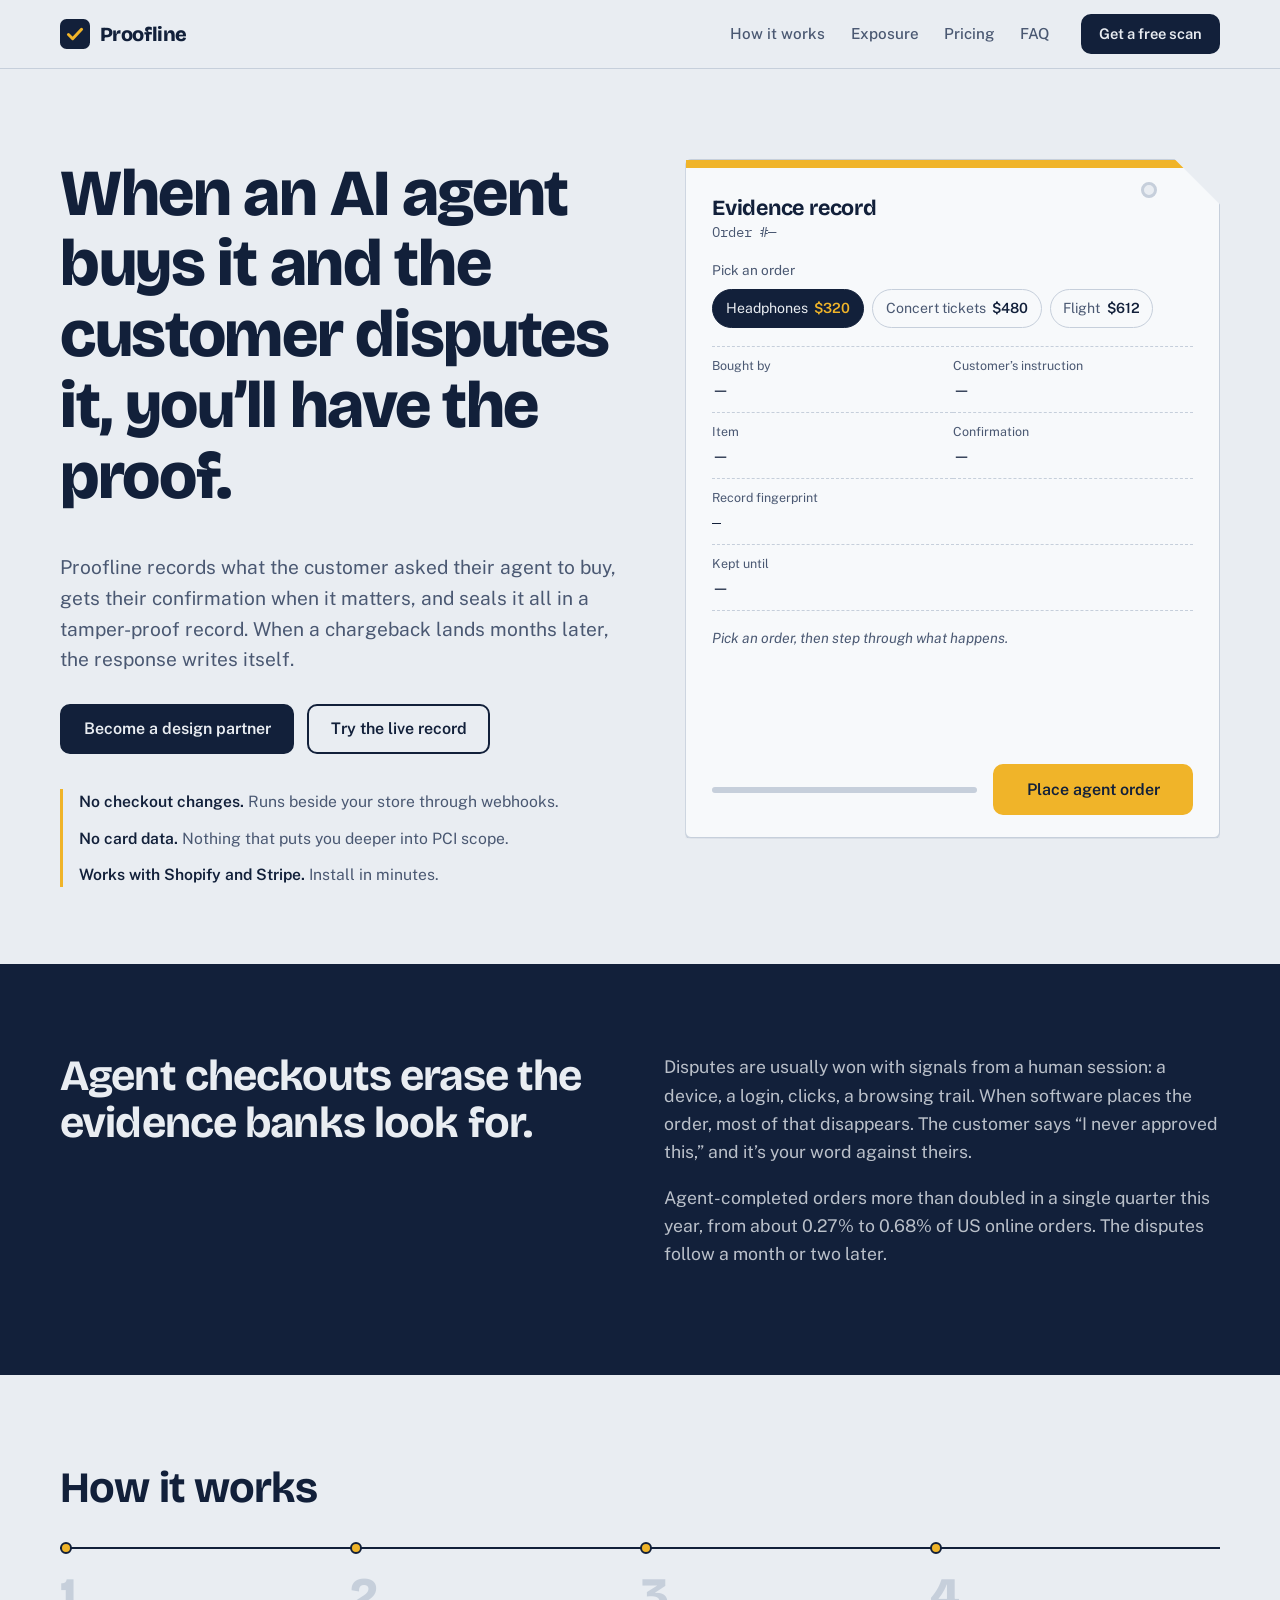
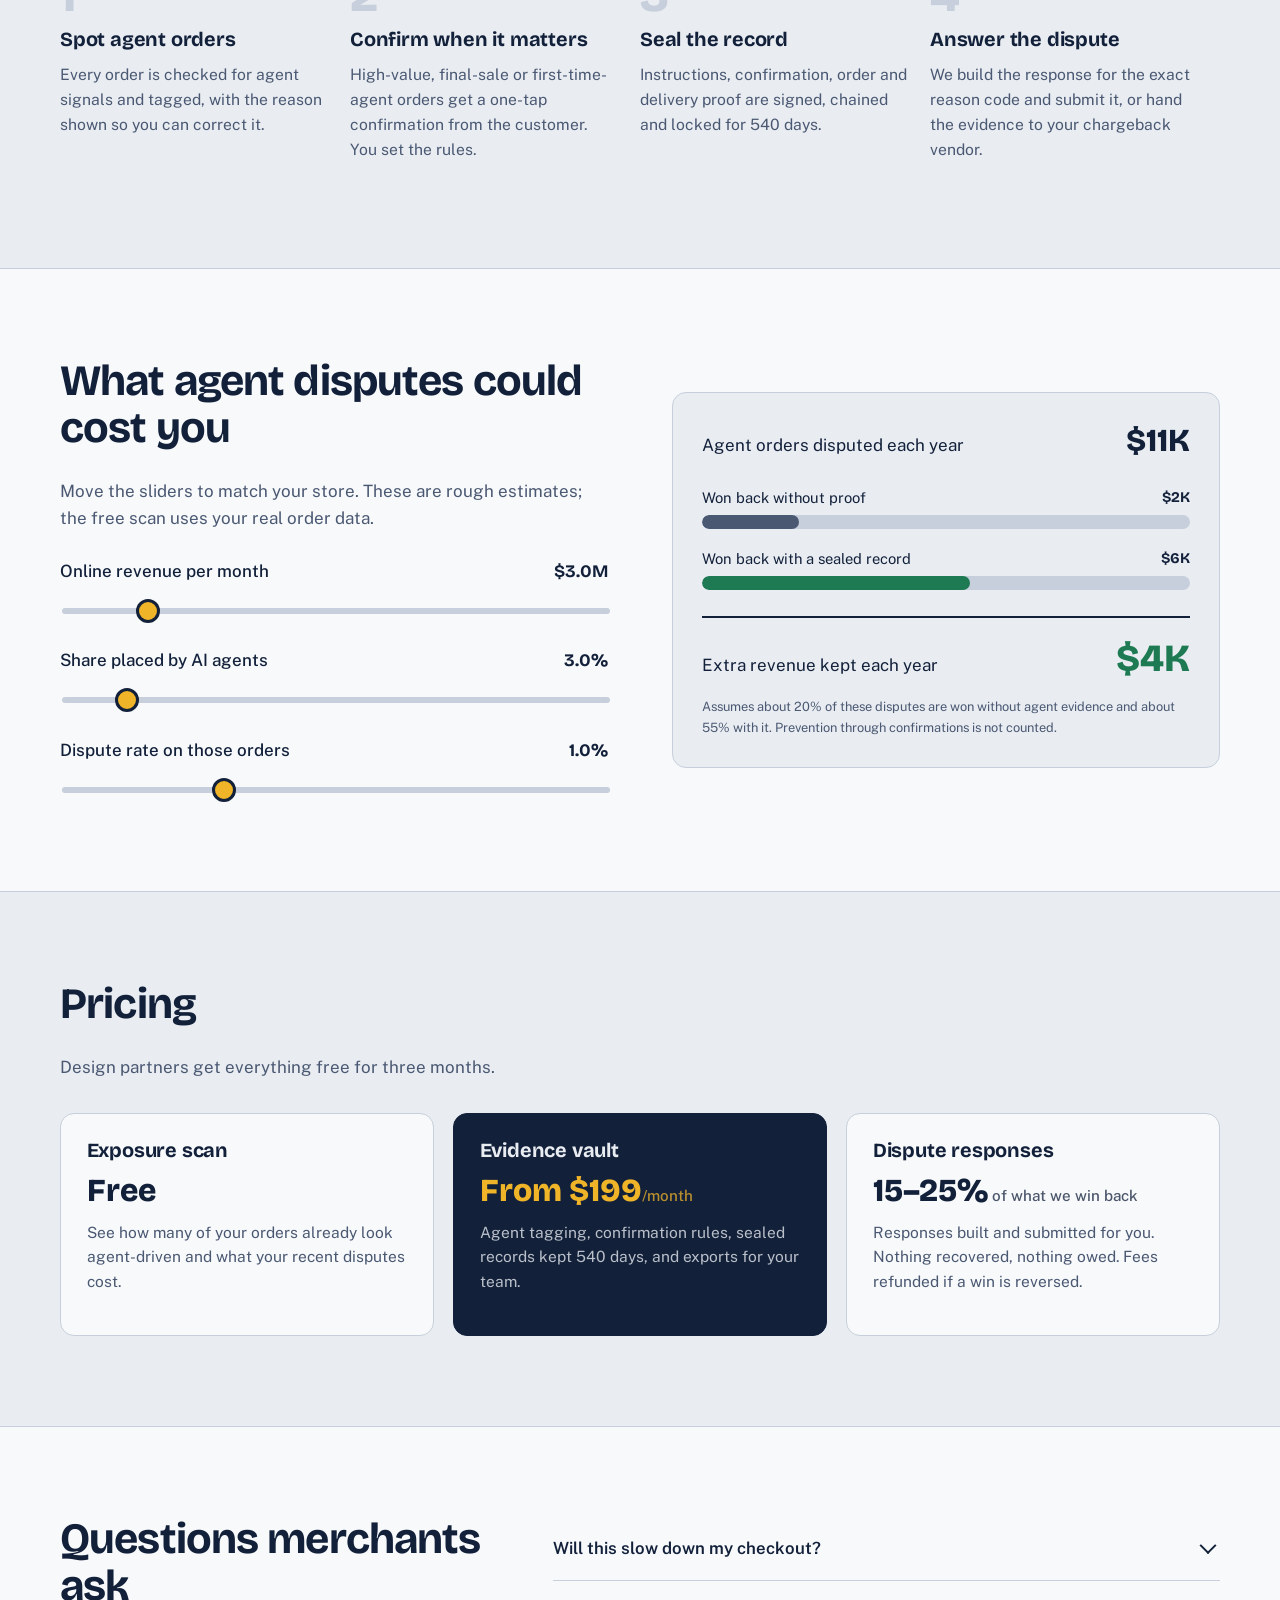
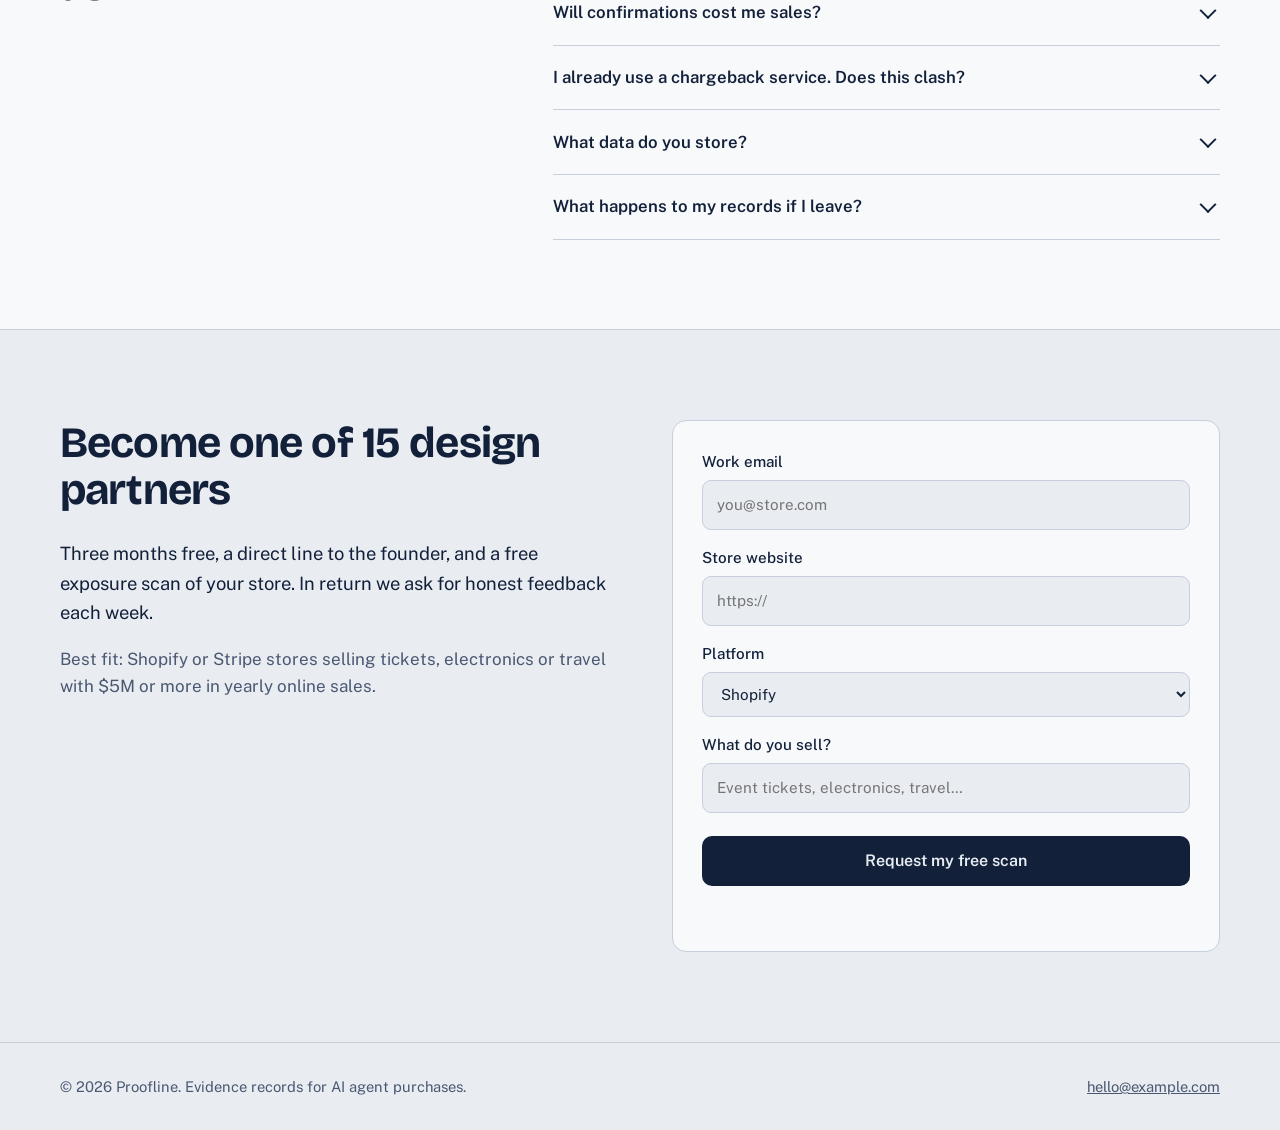
==== index.html @ ac1591b2 "Add files via upload" ====
<!DOCTYPE html>
<html lang="en">
<head>
  <meta charset="utf-8">
  <meta name="viewport" content="width=device-width, initial-scale=1">
  <title>Proofline — proof for every AI agent purchase</title>
  <meta name="description" content="When an AI agent buys something and the customer disputes it, Proofline holds the proof. Sealed evidence records and dispute responses for Shopify and Stripe merchants.">
  <link rel="icon" href="data:image/svg+xml,<svg xmlns='http://www.w3.org/2000/svg' viewBox='0 0 32 32'><rect width='32' height='32' rx='7' fill='%2312203A'/><path d='M9 16.5l4.5 4.5L23 11' stroke='%23F0B429' stroke-width='3.2' fill='none' stroke-linecap='round' stroke-linejoin='round'/></svg>">
  <link rel="preconnect" href="https://fonts.googleapis.com">
  <link rel="preconnect" href="https://fonts.gstatic.com" crossorigin>
  <link href="https://fonts.googleapis.com/css2?family=Bricolage+Grotesque:opsz,wght@12..96,500;12..96,700;12..96,800&family=Public+Sans:wght@400;500;600&family=IBM+Plex+Mono:wght@400;500&display=swap" rel="stylesheet">
  <link rel="stylesheet" href="styles.css">
</head>
<body>
  <a class="skip" href="#main">Skip to content</a>

  <header class="site-header">
    <div class="wrap header-inner">
      <a class="brand" href="#top" aria-label="Proofline home">
        <svg viewBox="0 0 32 32" aria-hidden="true"><rect width="32" height="32" rx="7"/><path d="M9 16.5l4.5 4.5L23 11"/></svg>
        Proofline
      </a>
      <nav class="nav" aria-label="Main">
        <a href="#how">How it works</a>
        <a href="#exposure">Exposure</a>
        <a href="#pricing">Pricing</a>
        <a href="#faq">FAQ</a>
      </nav>
      <a class="btn btn-small" href="#partner">Get a free scan</a>
    </div>
  </header>

  <main id="main">
    <!-- HERO: live evidence record -->
    <section class="hero" id="top">
      <div class="wrap hero-grid">
        <div class="hero-copy">
          <h1>When an AI agent buys it and the customer disputes it, you’ll have the proof.</h1>
          <p class="lede">Proofline records what the customer asked their agent to buy, gets their confirmation when it matters, and seals it all in a tamper-proof record. When a chargeback lands months later, the response writes itself.</p>
          <div class="hero-actions">
            <a class="btn" href="#partner">Become a design partner</a>
            <a class="btn btn-ghost" href="#demo">Try the live record</a>
          </div>
          <ul class="facts">
            <li><strong>No checkout changes.</strong> Runs beside your store through webhooks.</li>
            <li><strong>No card data.</strong> Nothing that puts you deeper into PCI scope.</li>
            <li><strong>Works with Shopify and Stripe.</strong> Install in minutes.</li>
          </ul>
        </div>

        <div class="tag" id="demo" aria-live="polite">
          <div class="tag-hole" aria-hidden="true"></div>
          <div class="tag-head">
            <div>
              <p class="tag-kicker">Evidence record</p>
              <p class="tag-id" id="recId">Order #—</p>
            </div>
            <div class="stamp" id="stamp" aria-hidden="true">Sealed</div>
          </div>

          <fieldset class="scenarios">
            <legend>Pick an order</legend>
            <label><input type="radio" name="scn" value="headphones" checked><span>Headphones <b>$320</b></span></label>
            <label><input type="radio" name="scn" value="tickets"><span>Concert tickets <b>$480</b></span></label>
            <label><input type="radio" name="scn" value="flight"><span>Flight <b>$612</b></span></label>
          </fieldset>

          <dl class="fields">
            <div><dt>Bought by</dt><dd id="fAgent">—</dd></div>
            <div><dt>Customer’s instruction</dt><dd id="fIntent">—</dd></div>
            <div><dt>Item</dt><dd id="fItem">—</dd></div>
            <div><dt>Confirmation</dt><dd id="fConfirm">—</dd></div>
            <div class="wide"><dt>Record fingerprint</dt><dd id="fHash" class="mono">—</dd></div>
            <div class="wide"><dt>Kept until</dt><dd id="fKeep">—</dd></div>
          </dl>

          <ol class="log" id="log"></ol>

          <div class="tag-foot">
            <div class="progress" aria-hidden="true"><span id="bar"></span></div>
            <button class="btn" id="advance" type="button">Place agent order</button>
          </div>
        </div>
      </div>
    </section>

    <!-- PROBLEM -->
    <section class="problem">
      <div class="wrap problem-grid">
        <h2>Agent checkouts erase the evidence banks look for.</h2>
        <div class="problem-body">
          <p>Disputes are usually won with signals from a human session: a device, a login, clicks, a browsing trail. When software places the order, most of that disappears. The customer says “I never approved this,” and it’s your word against theirs.</p>
          <p>Agent-completed orders more than doubled in a single quarter this year, from about 0.27% to 0.68% of US online orders. The disputes follow a month or two later.</p>
        </div>
      </div>
    </section>

    <!-- HOW -->
    <section class="how" id="how">
      <div class="wrap">
        <h2>How it works</h2>
        <ol class="steps">
          <li>
            <span class="step-n">1</span>
            <h3>Spot agent orders</h3>
            <p>Every order is checked for agent signals and tagged, with the reason shown so you can correct it.</p>
          </li>
          <li>
            <span class="step-n">2</span>
            <h3>Confirm when it matters</h3>
            <p>High-value, final-sale or first-time-agent orders get a one-tap confirmation from the customer. You set the rules.</p>
          </li>
          <li>
            <span class="step-n">3</span>
            <h3>Seal the record</h3>
            <p>Instructions, confirmation, order and delivery proof are signed, chained and locked for 540 days.</p>
          </li>
          <li>
            <span class="step-n">4</span>
            <h3>Answer the dispute</h3>
            <p>We build the response for the exact reason code and submit it, or hand the evidence to your chargeback vendor.</p>
          </li>
        </ol>
      </div>
    </section>

    <!-- EXPOSURE CALCULATOR -->
    <section class="exposure" id="exposure">
      <div class="wrap exposure-grid">
        <div>
          <h2>What agent disputes could cost you</h2>
          <p class="muted">Move the sliders to match your store. These are rough estimates; the free scan uses your real order data.</p>

          <div class="slider">
            <label for="rev">Online revenue per month <output id="revOut"></output></label>
            <input type="range" id="rev" min="200000" max="20000000" step="100000" value="3000000">
          </div>
          <div class="slider">
            <label for="share">Share placed by AI agents <output id="shareOut"></output></label>
            <input type="range" id="share" min="0.5" max="25" step="0.5" value="3">
          </div>
          <div class="slider">
            <label for="rate">Dispute rate on those orders <output id="rateOut"></output></label>
            <input type="range" id="rate" min="0.2" max="3" step="0.1" value="1">
          </div>
        </div>

        <div class="readout" aria-live="polite">
          <div class="readout-row">
            <span>Agent orders disputed each year</span>
            <strong id="oDisputed">$0</strong>
          </div>
          <div class="bars">
            <div class="bar-row">
              <span>Won back without proof</span>
              <div class="track"><div class="fill fill-weak" id="bWithout"></div></div>
              <strong id="oWithout">$0</strong>
            </div>
            <div class="bar-row">
              <span>Won back with a sealed record</span>
              <div class="track"><div class="fill fill-strong" id="bWith"></div></div>
              <strong id="oWith">$0</strong>
            </div>
          </div>
          <div class="readout-total">
            <span>Extra revenue kept each year</span>
            <strong id="oGain">$0</strong>
          </div>
          <p class="fine">Assumes about 20% of these disputes are won without agent evidence and about 55% with it. Prevention through confirmations is not counted.</p>
        </div>
      </div>
    </section>

    <!-- PRICING -->
    <section class="pricing" id="pricing">
      <div class="wrap">
        <h2>Pricing</h2>
        <p class="muted">Design partners get everything free for three months.</p>
        <div class="plans">
          <article class="plan">
            <h3>Exposure scan</h3>
            <p class="price">Free</p>
            <p>See how many of your orders already look agent-driven and what your recent disputes cost.</p>
          </article>
          <article class="plan plan-main">
            <h3>Evidence vault</h3>
            <p class="price">From $199<span>/month</span></p>
            <p>Agent tagging, confirmation rules, sealed records kept 540 days, and exports for your team.</p>
          </article>
          <article class="plan">
            <h3>Dispute responses</h3>
            <p class="price">15–25%<span> of what we win back</span></p>
            <p>Responses built and submitted for you. Nothing recovered, nothing owed. Fees refunded if a win is reversed.</p>
          </article>
        </div>
      </div>
    </section>

    <!-- FAQ -->
    <section class="faq" id="faq">
      <div class="wrap faq-grid">
        <h2>Questions merchants ask</h2>
        <div class="faq-list">
          <details>
            <summary>Will this slow down my checkout?</summary>
            <p>No. Proofline listens to order and payment events after they happen. It never sits between your customer and your payment provider.</p>
          </details>
          <details>
            <summary>Will confirmations cost me sales?</summary>
            <p>Defaults are light: only high-value, final-sale and first-time-agent orders. You set the thresholds, and a weekly report shows confirmed versus dropped orders so you can tune them.</p>
          </details>
          <details>
            <summary>I already use a chargeback service. Does this clash?</summary>
            <p>It shouldn’t. You choose who files each dispute. Proofline can hand sealed evidence to your existing vendor instead of filing itself, so nothing gets answered twice.</p>
          </details>
          <details>
            <summary>What data do you store?</summary>
            <p>Order details, the customer’s instruction to their agent, confirmations and delivery proof. Never card numbers. Personal data is minimized and encrypted, and you can export or delete it.</p>
          </details>
          <details>
            <summary>What happens to my records if I leave?</summary>
            <p>You can export every record at any time, including after cancelling, for the rest of its retention period.</p>
          </details>
        </div>
      </div>
    </section>

    <!-- PARTNER FORM -->
    <section class="partner" id="partner">
      <div class="wrap partner-grid">
        <div>
          <h2>Become one of 15 design partners</h2>
          <p>Three months free, a direct line to the founder, and a free exposure scan of your store. In return we ask for honest feedback each week.</p>
          <p class="muted">Best fit: Shopify or Stripe stores selling tickets, electronics or travel with $5M or more in yearly online sales.</p>
        </div>
        <!-- Replace YOUR_FORM_ID with your Formspree form id: https://formspree.io -->
        <form class="form" id="partnerForm" action="https://formspree.io/f/YOUR_FORM_ID" method="POST" novalidate>
          <label>Work email<input type="email" name="email" required autocomplete="email" placeholder="you@store.com"></label>
          <label>Store website<input type="url" name="store" required placeholder="https://"></label>
          <label>Platform
            <select name="platform">
              <option>Shopify</option>
              <option>Stripe</option>
              <option>Both</option>
              <option>Something else</option>
            </select>
          </label>
          <label>What do you sell?<input type="text" name="category" placeholder="Event tickets, electronics, travel…"></label>
          <button class="btn" type="submit">Request my free scan</button>
          <p class="form-msg" id="formMsg" role="status"></p>
        </form>
      </div>
    </section>
  </main>

  <footer class="site-footer">
    <div class="wrap footer-inner">
      <p>© <span id="year"></span> Proofline. Evidence records for AI agent purchases.</p>
      <p><a href="mailto:hello@example.com">hello@example.com</a></p>
    </div>
  </footer>

  <script src="script.js"></script>
</body>
</html>
---- styles.css ----
/* Proofline — evidence-tag visual language: cool case-file grey, navy ink,
   evidence-tag yellow for action, wax red only for the seal stamp. */
:root {
  --paper: #E9EDF2;
  --sheet: #F7F9FB;
  --ink: #12203A;
  --ink-2: #4A5872;
  --line: #C6CFDB;
  --tag: #F0B429;
  --tag-deep: #C98F0A;
  --seal: #B8332A;
  --won: #1D7A53;
  --display: "Bricolage Grotesque", "Segoe UI", system-ui, sans-serif;
  --body: "Public Sans", "Segoe UI", system-ui, -apple-system, sans-serif;
  --mono: "IBM Plex Mono", ui-monospace, "SFMono-Regular", Menlo, monospace;
  color-scheme: light;
}
@media (prefers-color-scheme: dark) {
  :root {
    --paper: #0E1729;
    --sheet: #16223A;
    --ink: #E6ECF5;
    --ink-2: #A3B0C6;
    --line: #2C3B58;
    --tag: #F3BD3F;
    --tag-deep: #F3BD3F;
    --seal: #E0574C;
    --won: #3FBF86;
    color-scheme: dark;
  }
}

*, *::before, *::after { box-sizing: border-box; }
html { scroll-behavior: smooth; scroll-padding-top: 80px; }
body {
  margin: 0;
  background: var(--paper);
  color: var(--ink);
  font: 400 1.0625rem/1.6 var(--body);
  -webkit-font-smoothing: antialiased;
}
img, svg { max-width: 100%; }
a { color: inherit; }
:focus-visible { outline: 3px solid var(--tag); outline-offset: 3px; border-radius: 4px; }

.wrap { width: min(1160px, 100% - 2.5rem); margin-inline: auto; }
.skip { position: absolute; left: -999px; top: 0; background: var(--tag); color: #12203A; padding: .5rem 1rem; z-index: 99; }
.skip:focus { left: 1rem; top: 1rem; }

h1, h2, h3 { font-family: var(--display); line-height: 1.08; margin: 0 0 .6em; letter-spacing: -0.02em; }
h1 { font-size: clamp(2.4rem, 5.2vw, 4.1rem); font-weight: 800; max-width: 15ch; }
h2 { font-size: clamp(1.8rem, 3.4vw, 2.7rem); font-weight: 700; max-width: 20ch; }
h3 { font-size: 1.25rem; font-weight: 700; letter-spacing: -0.01em; }
p { margin: 0 0 1em; max-width: 62ch; }
.muted { color: var(--ink-2); }
.mono { font-family: var(--mono); font-size: .82rem; word-break: break-all; }

/* Buttons */
.btn {
  display: inline-flex; align-items: center; justify-content: center;
  font: 600 1rem/1 var(--body);
  padding: .95rem 1.35rem;
  border-radius: 10px;
  border: 2px solid var(--ink);
  background: var(--ink);
  color: var(--paper);
  text-decoration: none;
  cursor: pointer;
  transition: transform .15s ease, background .15s ease;
}
.btn:hover { transform: translateY(-1px); }
.btn:active { transform: translateY(1px); }
.btn-ghost { background: transparent; color: var(--ink); }
.btn-small { padding: .65rem 1rem; font-size: .92rem; }

/* Header */
.site-header {
  position: sticky; top: 0; z-index: 20;
  background: color-mix(in srgb, var(--paper) 88%, transparent);
  backdrop-filter: blur(10px);
  border-bottom: 1px solid var(--line);
}
.header-inner { display: flex; align-items: center; gap: 2rem; height: 68px; }
.brand { display: flex; align-items: center; gap: .6rem; font: 800 1.25rem var(--display); text-decoration: none; letter-spacing: -0.02em; }
.brand svg { width: 30px; height: 30px; }
.brand rect { fill: var(--ink); }
.brand path { stroke: var(--tag); stroke-width: 3.2; fill: none; stroke-linecap: round; stroke-linejoin: round; }
.nav { display: flex; gap: 1.6rem; margin-left: auto; }
.nav a { text-decoration: none; color: var(--ink-2); font-weight: 500; font-size: .95rem; }
.nav a:hover { color: var(--ink); }

/* Hero */
.hero { padding: clamp(3rem, 7vw, 6rem) 0 clamp(3rem, 6vw, 5rem); }
.hero-grid { display: grid; grid-template-columns: 1.05fr 1fr; gap: clamp(2rem, 5vw, 4.5rem); align-items: start; }
.lede { font-size: 1.2rem; color: var(--ink-2); }
.hero-actions { display: flex; flex-wrap: wrap; gap: .8rem; margin: 1.8rem 0 2.2rem; }
.facts { list-style: none; padding: 0; margin: 0; display: grid; gap: .7rem; border-left: 3px solid var(--tag); padding-left: 1rem; }
.facts li { color: var(--ink-2); font-size: .98rem; }
.facts strong { color: var(--ink); font-weight: 600; }

/* The evidence tag — the one bold element */
.tag {
  position: relative;
  background: var(--sheet);
  border: 1.5px solid var(--line);
  border-radius: 6px 26px 6px 6px;
  padding: 2.2rem 1.6rem 1.4rem;
  box-shadow: 0 1px 0 var(--line), 0 24px 48px -28px rgba(18, 32, 58, .45);
  clip-path: polygon(0 0, calc(100% - 46px) 0, 100% 46px, 100% 100%, 0 100%);
}
.tag::before { /* tag-yellow top band */
  content: ""; position: absolute; inset: 0 0 auto 0; height: 8px; background: var(--tag);
}
.tag-hole {
  position: absolute; top: 22px; right: 62px; width: 16px; height: 16px; border-radius: 50%;
  border: 3px solid var(--line); background: var(--paper);
}
.tag-head { display: flex; justify-content: space-between; align-items: flex-start; gap: 1rem; margin-bottom: 1rem; }
.tag-kicker { font: 700 1.35rem var(--display); margin: 0; letter-spacing: -0.01em; }
.tag-id { margin: .1rem 0 0; color: var(--ink-2); font-family: var(--mono); font-size: .85rem; }

.stamp {
  font: 800 1.15rem var(--display);
  color: var(--seal);
  border: 3px solid var(--seal);
  border-radius: 8px;
  padding: .3rem .8rem;
  transform: rotate(-9deg) scale(2.2);
  opacity: 0;
  margin-right: 3.2rem;
  transition: transform .35s cubic-bezier(.2, 1.6, .4, 1), opacity .2s ease;
}
.stamp.on { opacity: .92; transform: rotate(-9deg) scale(1); }
.stamp.won { color: var(--won); border-color: var(--won); }

.scenarios { border: 0; padding: 0; margin: 0 0 1.1rem; display: flex; flex-wrap: wrap; gap: .5rem; }
.scenarios legend { font-size: .85rem; color: var(--ink-2); margin-bottom: .45rem; padding: 0; }
.scenarios label { cursor: pointer; }
.scenarios input { position: absolute; opacity: 0; pointer-events: none; }
.scenarios span {
  display: inline-block; padding: .45rem .8rem; border-radius: 999px;
  border: 1.5px solid var(--line); font-size: .88rem; color: var(--ink-2);
  transition: background .15s, border-color .15s, color .15s;
}
.scenarios b { color: var(--ink); font-weight: 600; margin-left: .2rem; }
.scenarios input:checked + span { background: var(--ink); border-color: var(--ink); color: var(--paper); }
.scenarios input:checked + span b { color: var(--tag); }
.scenarios input:focus-visible + span { outline: 3px solid var(--tag); outline-offset: 2px; }
.scenarios.locked label { cursor: not-allowed; opacity: .6; }

.fields { display: grid; grid-template-columns: 1fr 1fr; gap: 0; margin: 0 0 1rem; border-top: 1px dashed var(--line); }
.fields > div { padding: .6rem 0; border-bottom: 1px dashed var(--line); }
.fields > div:nth-child(odd):not(.wide) { padding-right: .8rem; }
.fields .wide { grid-column: 1 / -1; }
.fields dt { font-size: .78rem; color: var(--ink-2); }
.fields dd { margin: .1rem 0 0; font-weight: 500; font-size: .95rem; min-height: 1.5em; }
.fields dd.fresh { animation: ink .6s ease; }
@keyframes ink { from { background: color-mix(in srgb, var(--tag) 35%, transparent); } to { background: transparent; } }

.log { list-style: none; margin: 0 0 1.1rem; padding: 0; min-height: 7.5rem; max-height: 9.5rem; overflow-y: auto; font-size: .88rem; }
.log li { display: grid; grid-template-columns: 4.6rem 1fr; gap: .6rem; padding: .3rem 0; color: var(--ink-2); }
.log time { font-family: var(--mono); font-size: .78rem; color: var(--ink-2); padding-top: .1rem; }
.log li.key { color: var(--ink); font-weight: 600; }
.log li.bad { color: var(--seal); }
.log li.good { color: var(--won); font-weight: 600; }
.log:empty::before { content: "Pick an order, then step through what happens."; color: var(--ink-2); font-style: italic; }

.tag-foot { display: flex; align-items: center; gap: 1rem; }
.progress { flex: 1; height: 6px; border-radius: 3px; background: var(--line); overflow: hidden; }
.progress span { display: block; height: 100%; width: 0; background: var(--tag); transition: width .4s ease; }
.tag-foot .btn { background: var(--tag); border-color: var(--tag); color: #12203A; min-width: 12.5rem; }
.tag-foot .btn:hover { background: var(--tag-deep); border-color: var(--tag-deep); }

/* Problem */
.problem { background: var(--ink); color: var(--paper); padding: clamp(3.5rem, 7vw, 6rem) 0; }
.problem-grid { display: grid; grid-template-columns: 1fr 1fr; gap: 3rem; align-items: start; }
.problem h2 { margin: 0; }
.problem p { color: color-mix(in srgb, var(--paper) 78%, transparent); font-size: 1.1rem; }

/* Steps */
.how { padding: clamp(3.5rem, 7vw, 6rem) 0; }
.steps { list-style: none; margin: 2.2rem 0 0; padding: 0; display: grid; grid-template-columns: repeat(4, 1fr); gap: 0; counter-reset: s; }
.steps li { position: relative; padding: 1.4rem 1.4rem 0 0; border-top: 2px solid var(--ink); }
.steps li::after { /* connector notch */
  content: ""; position: absolute; top: -7px; left: 0; width: 12px; height: 12px; border-radius: 50%; background: var(--tag); border: 2px solid var(--ink);
}
.step-n { display: block; font: 800 3rem/1 var(--display); color: var(--line); margin-bottom: .6rem; }
.steps p { color: var(--ink-2); font-size: .98rem; }

/* Exposure */
.exposure { padding: clamp(3.5rem, 7vw, 6rem) 0; background: var(--sheet); border-block: 1px solid var(--line); }
.exposure-grid { display: grid; grid-template-columns: 1fr 1fr; gap: clamp(2rem, 5vw, 4rem); align-items: center; }
.slider { margin-top: 1.6rem; }
.slider label { display: flex; justify-content: space-between; gap: 1rem; font-weight: 500; margin-bottom: .55rem; }
.slider output { font-family: var(--display); font-weight: 700; font-size: 1.1rem; }
input[type="range"] { width: 100%; appearance: none; -webkit-appearance: none; height: 6px; border-radius: 3px; background: var(--line); outline-offset: 6px; }
input[type="range"]::-webkit-slider-thumb { -webkit-appearance: none; width: 24px; height: 24px; border-radius: 50%; background: var(--tag); border: 3px solid var(--ink); cursor: grab; }
input[type="range"]::-moz-range-thumb { width: 20px; height: 20px; border-radius: 50%; background: var(--tag); border: 3px solid var(--ink); cursor: grab; }

.readout { background: var(--paper); border: 1.5px solid var(--line); border-radius: 14px; padding: 1.8rem; }
.readout-row, .readout-total { display: flex; justify-content: space-between; align-items: baseline; gap: 1rem; }
.readout-row strong { font: 800 2rem var(--display); }
.bars { margin: 1.6rem 0; display: grid; gap: 1.1rem; }
.bar-row { display: grid; grid-template-columns: 1fr auto; gap: .35rem .8rem; font-size: .92rem; }
.bar-row .track { grid-column: 1 / -1; height: 14px; border-radius: 7px; background: var(--line); overflow: hidden; grid-row: 2; }
.bar-row strong { grid-row: 1; grid-column: 2; font-family: var(--display); }
.fill { height: 100%; border-radius: 7px; transition: width .35s ease; }
.fill-weak { background: var(--ink-2); }
.fill-strong { background: var(--won); }
.readout-total { border-top: 2px solid var(--ink); padding-top: 1.1rem; }
.readout-total strong { font: 800 2.4rem var(--display); color: var(--won); }
.fine { font-size: .8rem; color: var(--ink-2); margin: 1rem 0 0; }

/* Pricing */
.pricing { padding: clamp(3.5rem, 7vw, 6rem) 0; }
.plans { display: grid; grid-template-columns: repeat(3, 1fr); gap: 1.2rem; margin-top: 2rem; align-items: stretch; }
.plan { border: 1.5px solid var(--line); border-radius: 14px; padding: 1.6rem; background: var(--sheet); }
.plan p { color: var(--ink-2); font-size: .97rem; }
.plan-main { background: var(--ink); color: var(--paper); border-color: var(--ink); }
.plan-main p { color: color-mix(in srgb, var(--paper) 78%, transparent); }
.price { font: 800 2rem/1.1 var(--display) !important; color: inherit !important; margin-bottom: .7rem; }
.price span { font: 500 .95rem var(--body); opacity: .75; }
.plan-main .price { color: var(--tag) !important; }

/* FAQ */
.faq { padding: clamp(3.5rem, 7vw, 6rem) 0; background: var(--sheet); border-block: 1px solid var(--line); }
.faq-grid { display: grid; grid-template-columns: 1fr 1.5fr; gap: 3rem; }
.faq-list details { border-bottom: 1px solid var(--line); }
.faq-list summary {
  cursor: pointer; list-style: none; padding: 1.15rem 2.2rem 1.15rem 0; font-weight: 600; font-size: 1.05rem; position: relative;
}
.faq-list summary::-webkit-details-marker { display: none; }
.faq-list summary::after {
  content: ""; position: absolute; right: .4rem; top: 50%; width: 12px; height: 12px;
  border-right: 2.5px solid var(--ink); border-bottom: 2.5px solid var(--ink);
  transform: translateY(-70%) rotate(45deg); transition: transform .2s ease;
}
.faq-list details[open] summary::after { transform: translateY(-30%) rotate(-135deg); }
.faq-list details p { color: var(--ink-2); padding-bottom: 1.1rem; margin: 0; }

/* Partner */
.partner { padding: clamp(3.5rem, 7vw, 6rem) 0; }
.partner-grid { display: grid; grid-template-columns: 1fr 1fr; gap: clamp(2rem, 5vw, 4rem); align-items: start; }
.partner-grid > div p:first-of-type { font-size: 1.15rem; }
.form { display: grid; gap: 1rem; background: var(--sheet); border: 1.5px solid var(--line); border-radius: 14px; padding: 1.8rem; }
.form label { display: grid; gap: .35rem; font-weight: 500; font-size: .95rem; }
.form input, .form select {
  font: inherit; font-weight: 400; padding: .75rem .9rem; border-radius: 9px;
  border: 1.5px solid var(--line); background: var(--paper); color: var(--ink);
}
.form input:focus, .form select:focus { border-color: var(--ink); outline: none; box-shadow: 0 0 0 3px color-mix(in srgb, var(--tag) 55%, transparent); }
.form input.invalid { border-color: var(--seal); }
.form .btn { margin-top: .4rem; }
.form-msg { margin: 0; font-size: .92rem; min-height: 1.4em; }
.form-msg.ok { color: var(--won); }
.form-msg.err { color: var(--seal); }

/* Footer */
.site-footer { border-top: 1px solid var(--line); padding: 2rem 0; color: var(--ink-2); font-size: .92rem; }
.footer-inner { display: flex; justify-content: space-between; flex-wrap: wrap; gap: 1rem; }
.footer-inner p { margin: 0; }

/* Responsive */
@media (max-width: 960px) {
  .hero-grid, .problem-grid, .exposure-grid, .faq-grid, .partner-grid { grid-template-columns: 1fr; }
  .steps { grid-template-columns: 1fr 1fr; row-gap: 2.2rem; }
  .plans { grid-template-columns: 1fr; }
  h1 { max-width: 18ch; }
}
@media (max-width: 640px) {
  .nav { display: none; }
  .header-inner { justify-content: space-between; }
  .steps { grid-template-columns: 1fr; }
  .fields { grid-template-columns: 1fr; }
  .fields > div:nth-child(odd):not(.wide) { padding-right: 0; }
  .tag { padding: 2rem 1.1rem 1.2rem; }
  .tag-foot { flex-direction: column-reverse; align-items: stretch; }
  .tag-foot .btn { min-width: 0; }
  .stamp { margin-right: 2.4rem; }
}
@media (prefers-reduced-motion: reduce) {
  html { scroll-behavior: auto; }
  *, *::before, *::after { transition: none !important; animation: none !important; }
}
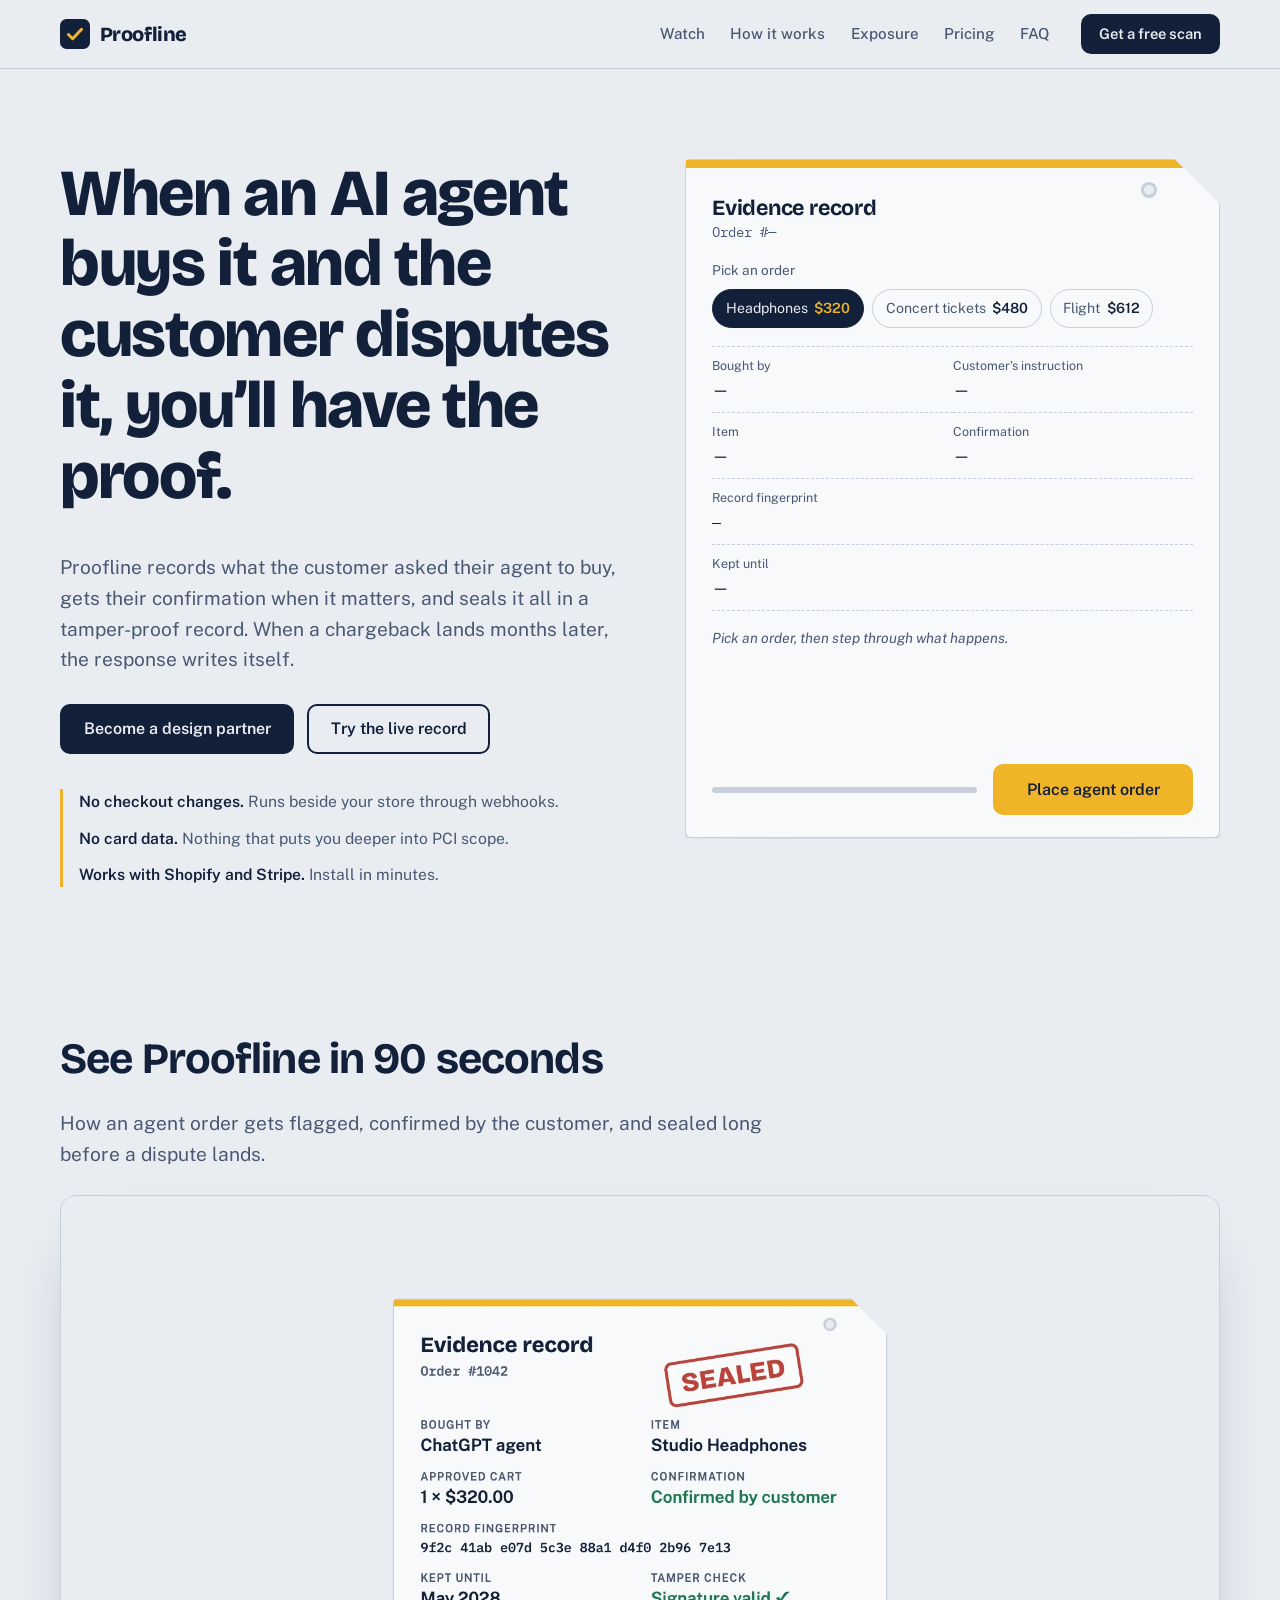
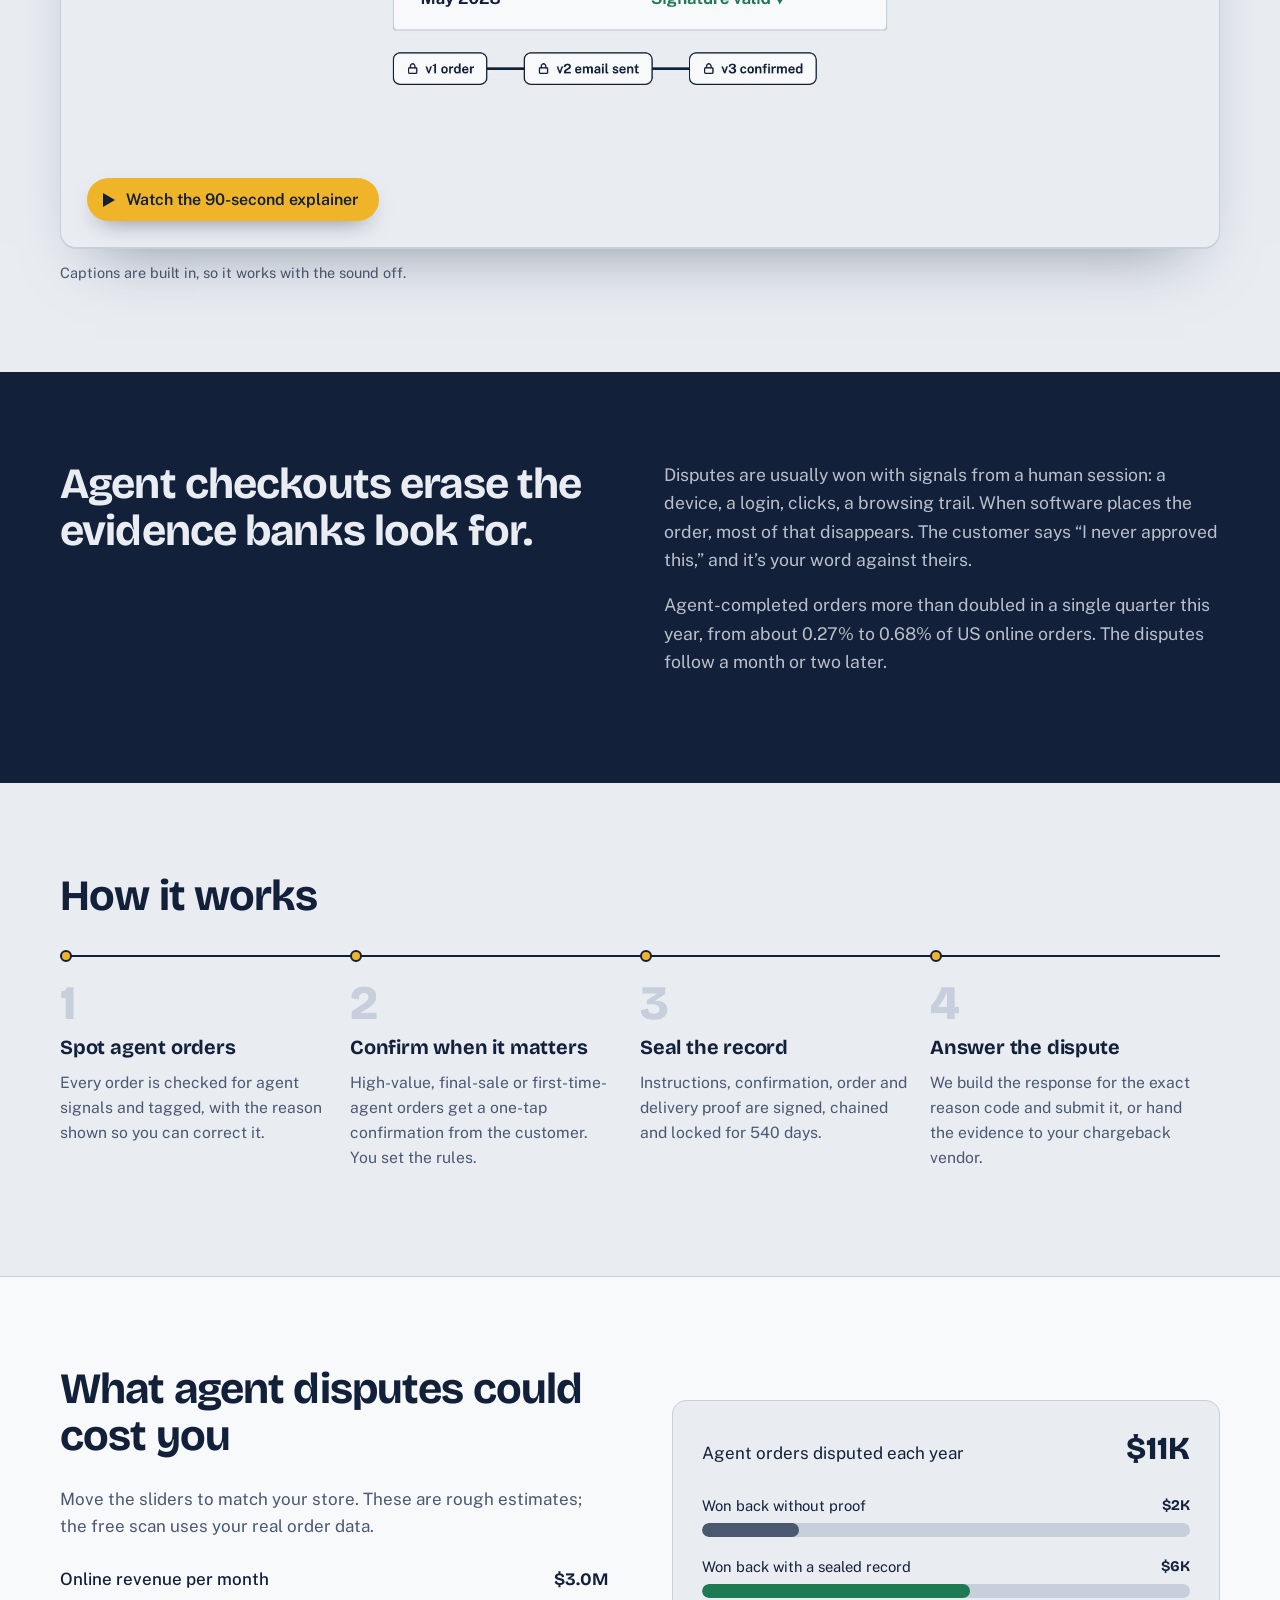
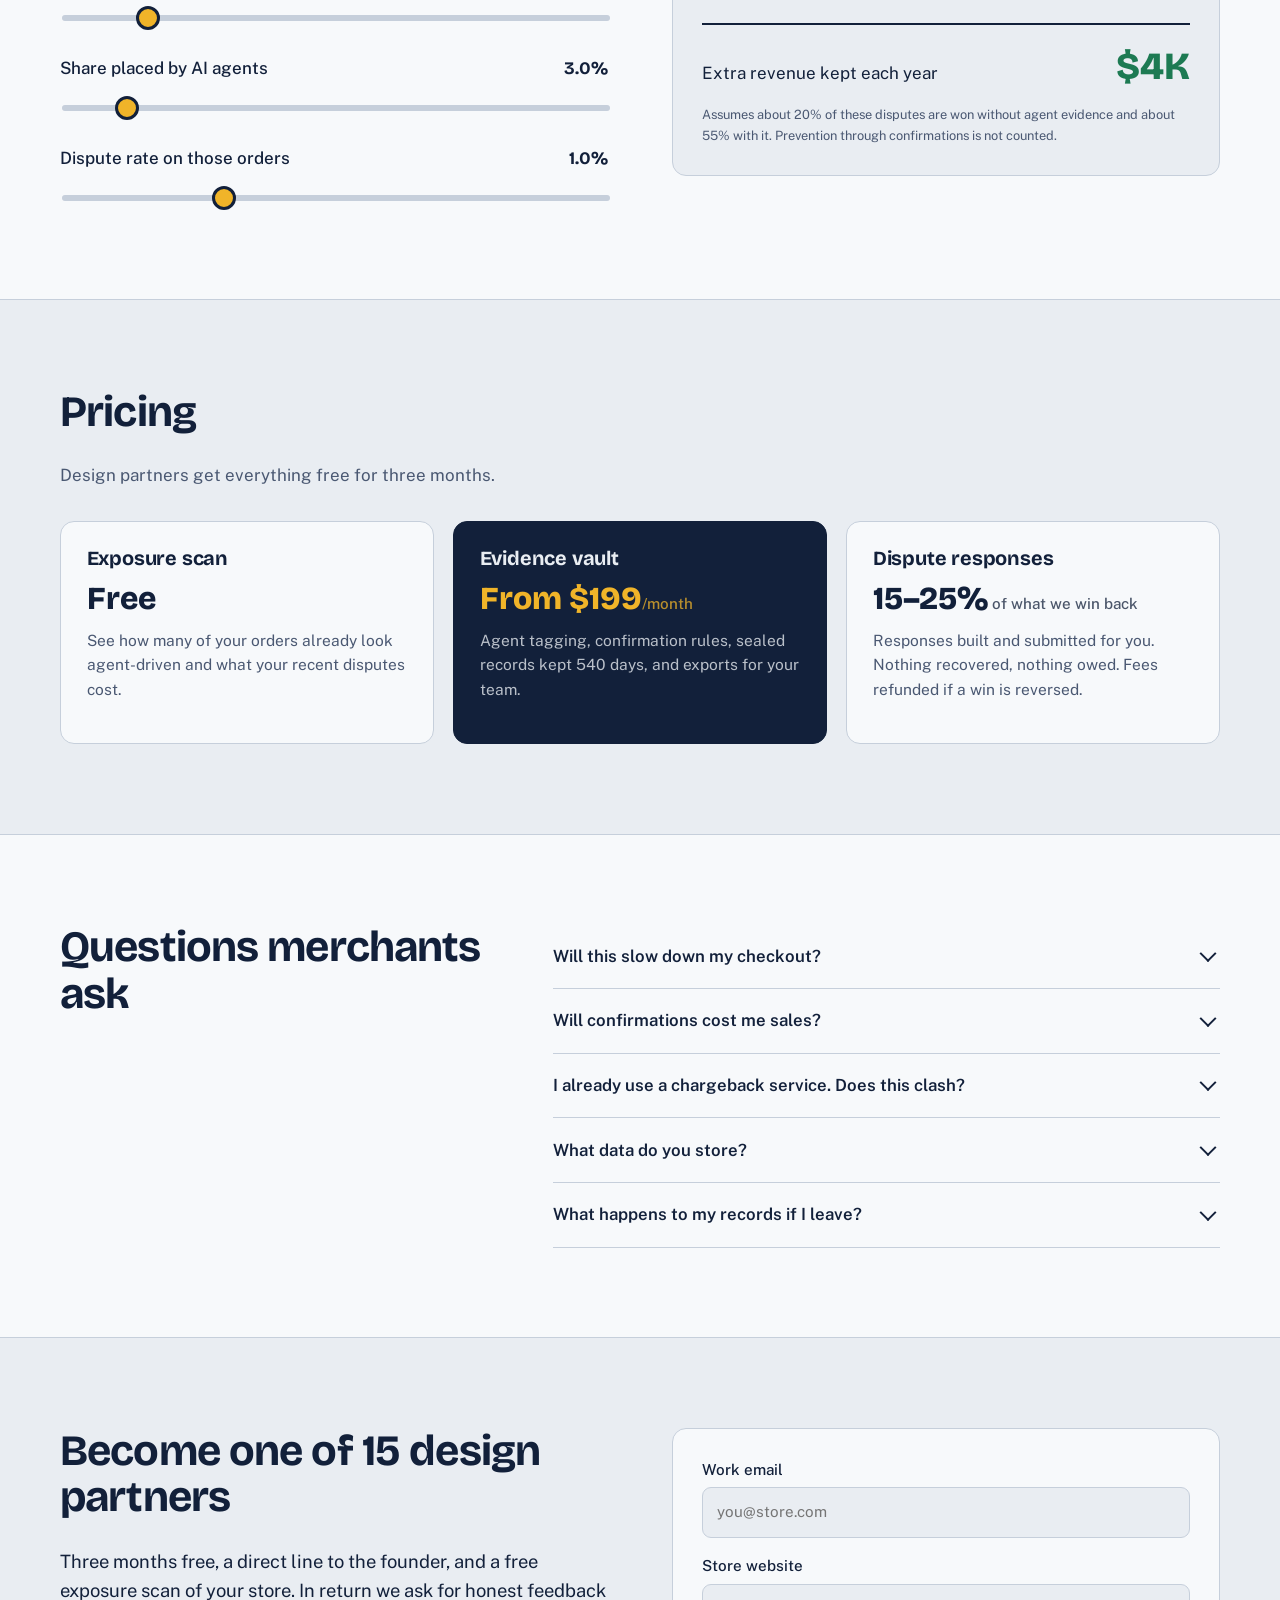
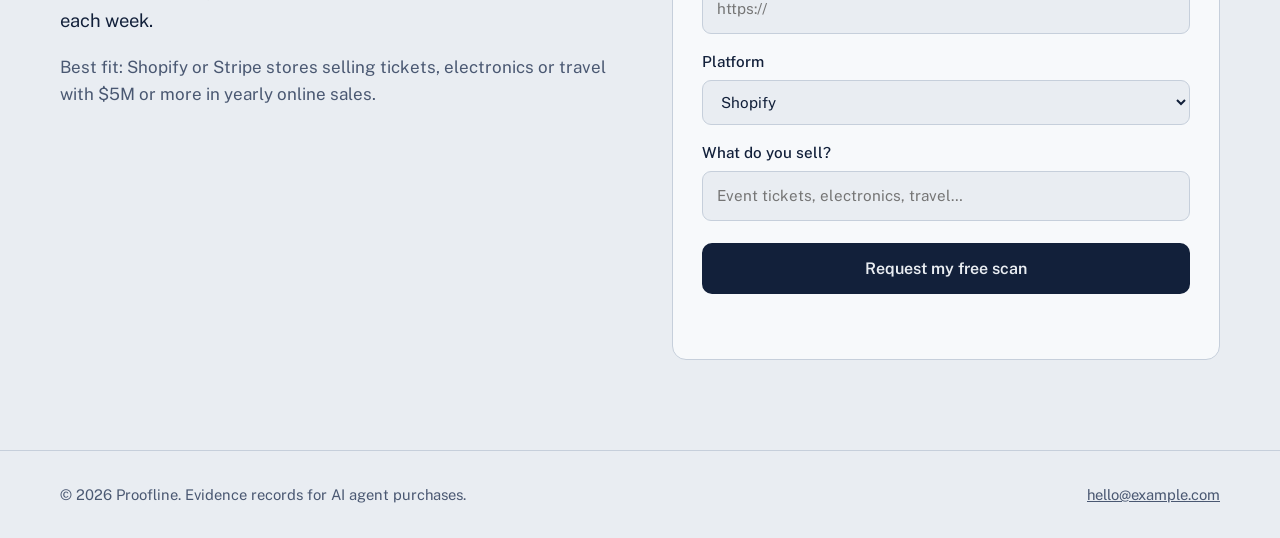
==== commit 2f5d9fdb: "Add a 90-second explainer video section A silent preview loop autoplays (not for visitors who prefer" ====
--- a/index.html
+++ b/index.html
@@ -21,6 +21,7 @@
         Proofline
       </a>
       <nav class="nav" aria-label="Main">
+        <a href="#watch">Watch</a>
         <a href="#how">How it works</a>
         <a href="#exposure">Exposure</a>
         <a href="#pricing">Pricing</a>
@@ -81,6 +82,27 @@
             <button class="btn" id="advance" type="button">Place agent order</button>
           </div>
         </div>
+      </div>
+    </section>
+
+    <!-- WATCH: 90-second explainer (preview loop autoplays muted; click for the full video) -->
+    <section class="watch" id="watch" aria-labelledby="watch-title">
+      <div class="wrap">
+        <div class="watch-head">
+          <h2 id="watch-title">See Proofline in 90 seconds</h2>
+          <p class="lede">How an agent order gets flagged, confirmed by the customer, and sealed long before a dispute lands.</p>
+        </div>
+        <div class="player" id="player">
+          <video id="watchVideo" class="player-video" poster="media/proofline-poster.jpg" muted loop playsinline preload="none"
+            aria-label="Preview: an agent order is flagged, confirmed by the customer and sealed">
+            <source src="media/proofline-hero.mp4" type="video/mp4">
+          </video>
+          <button class="player-play" id="watchPlay" type="button">
+            <span class="player-icon" aria-hidden="true"></span>
+            Watch the 90-second explainer
+          </button>
+        </div>
+        <p class="watch-note">Captions are built in, so it works with the sound off.</p>
       </div>
     </section>
 
--- a/styles.css
+++ b/styles.css
@@ -171,6 +171,32 @@
 .tag-foot .btn { background: var(--tag); border-color: var(--tag); color: #12203A; min-width: 12.5rem; }
 .tag-foot .btn:hover { background: var(--tag-deep); border-color: var(--tag-deep); }
 
+/* Watch: explainer video */
+.watch { padding: clamp(2.5rem, 6vw, 4.5rem) 0 clamp(3rem, 7vw, 5.5rem); }
+.watch-head { max-width: 46rem; margin-bottom: 1.6rem; }
+.watch-head .lede { margin: 0; }
+.player {
+  position: relative; aspect-ratio: 16 / 9; border-radius: 16px; overflow: hidden;
+  background: #E9EDF2; border: 1.5px solid var(--line);
+  box-shadow: 0 1px 0 var(--line), 0 32px 64px -36px rgba(18, 32, 58, .5);
+}
+.player-video { display: block; width: 100%; height: 100%; object-fit: cover; }
+.player-play {
+  position: absolute; left: clamp(.8rem, 2.5vw, 1.6rem); bottom: clamp(.8rem, 2.5vw, 1.6rem);
+  display: inline-flex; align-items: center; gap: .7rem;
+  font: 600 1rem/1 var(--body); color: #12203A; background: var(--tag);
+  border: 0; border-radius: 999px; padding: .85rem 1.3rem .85rem 1rem; cursor: pointer;
+  box-shadow: 0 10px 24px -12px rgba(18, 32, 58, .6);
+  transition: transform .15s ease, background .15s ease;
+}
+.player-play:hover { background: var(--tag-deep); transform: translateY(-1px); }
+.player-icon {
+  width: 0; height: 0; border-style: solid; border-width: .45rem 0 .45rem .75rem;
+  border-color: transparent transparent transparent #12203A;
+}
+.player.is-playing .player-play { display: none; }
+.watch-note { margin: .8rem 0 0; font-size: .9rem; color: var(--ink-2); }
+
 /* Problem */
 .problem { background: var(--ink); color: var(--paper); padding: clamp(3.5rem, 7vw, 6rem) 0; }
 .problem-grid { display: grid; grid-template-columns: 1fr 1fr; gap: 3rem; align-items: start; }
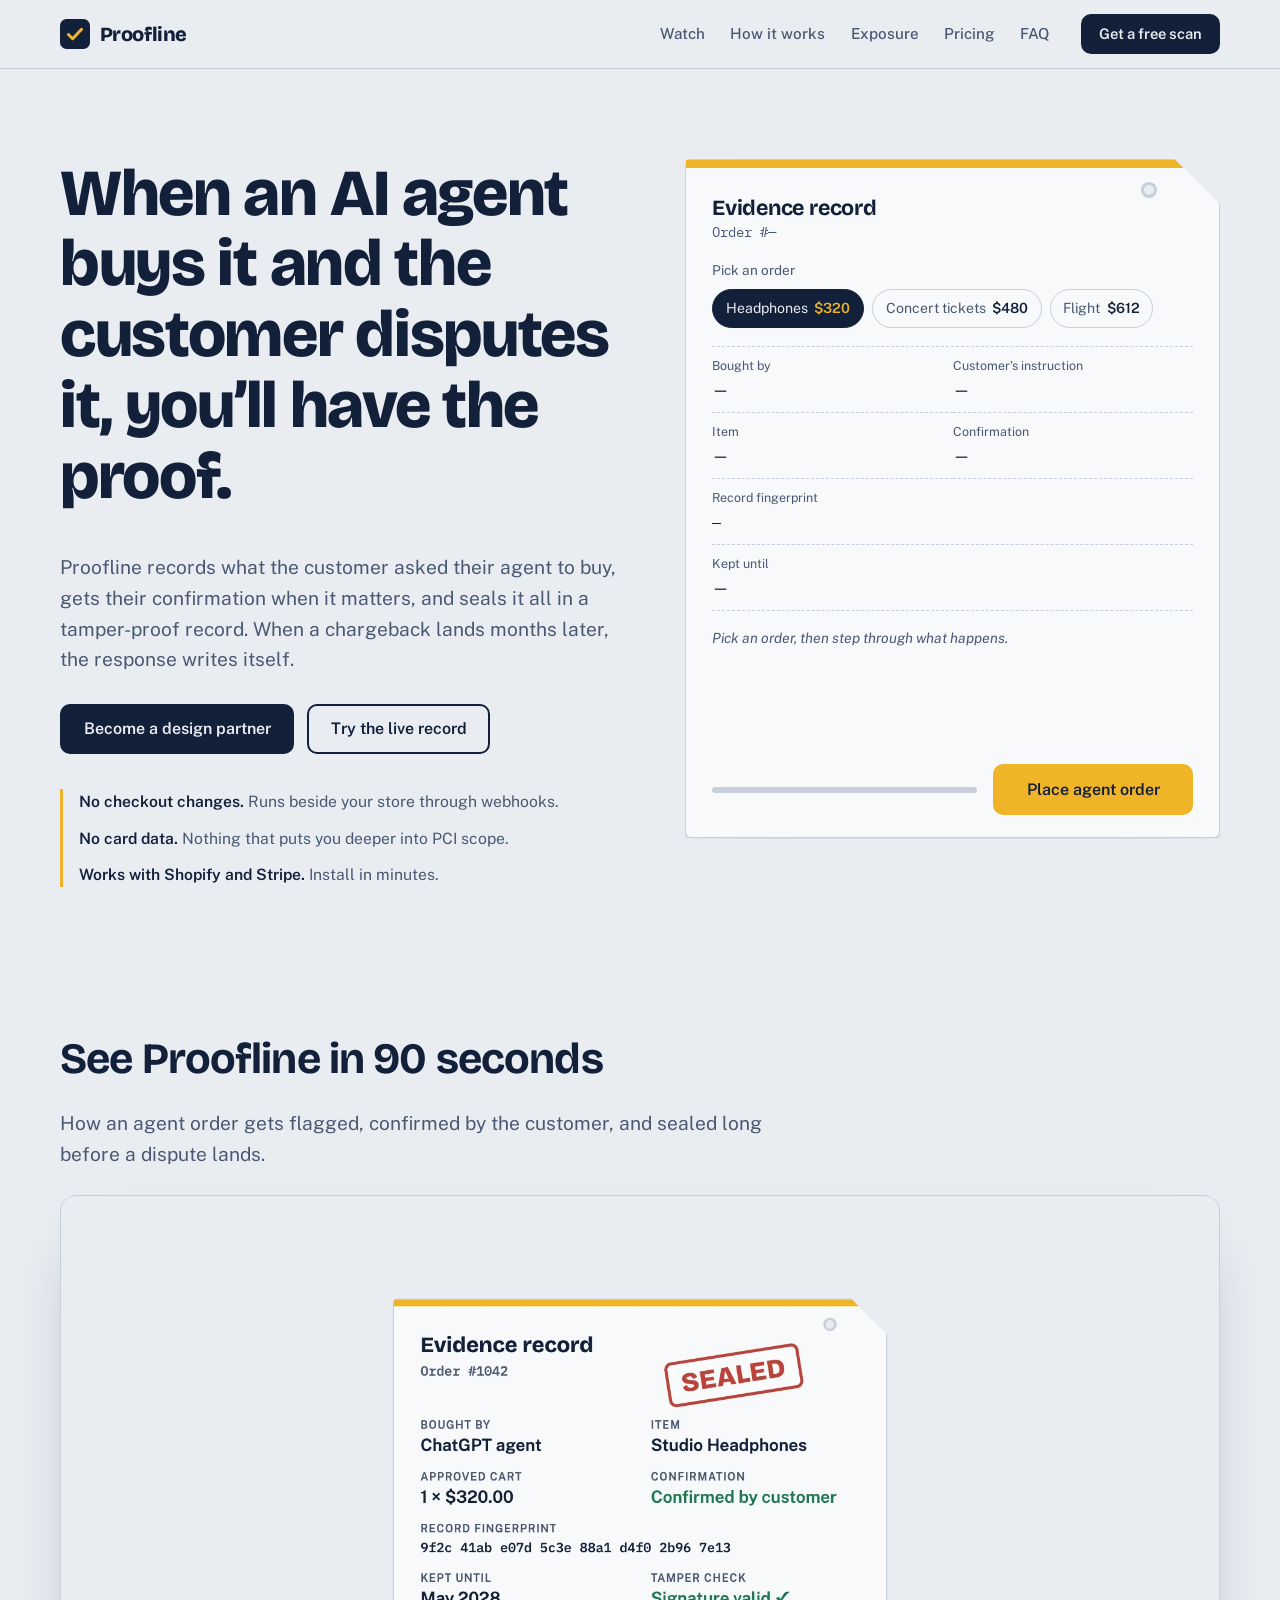
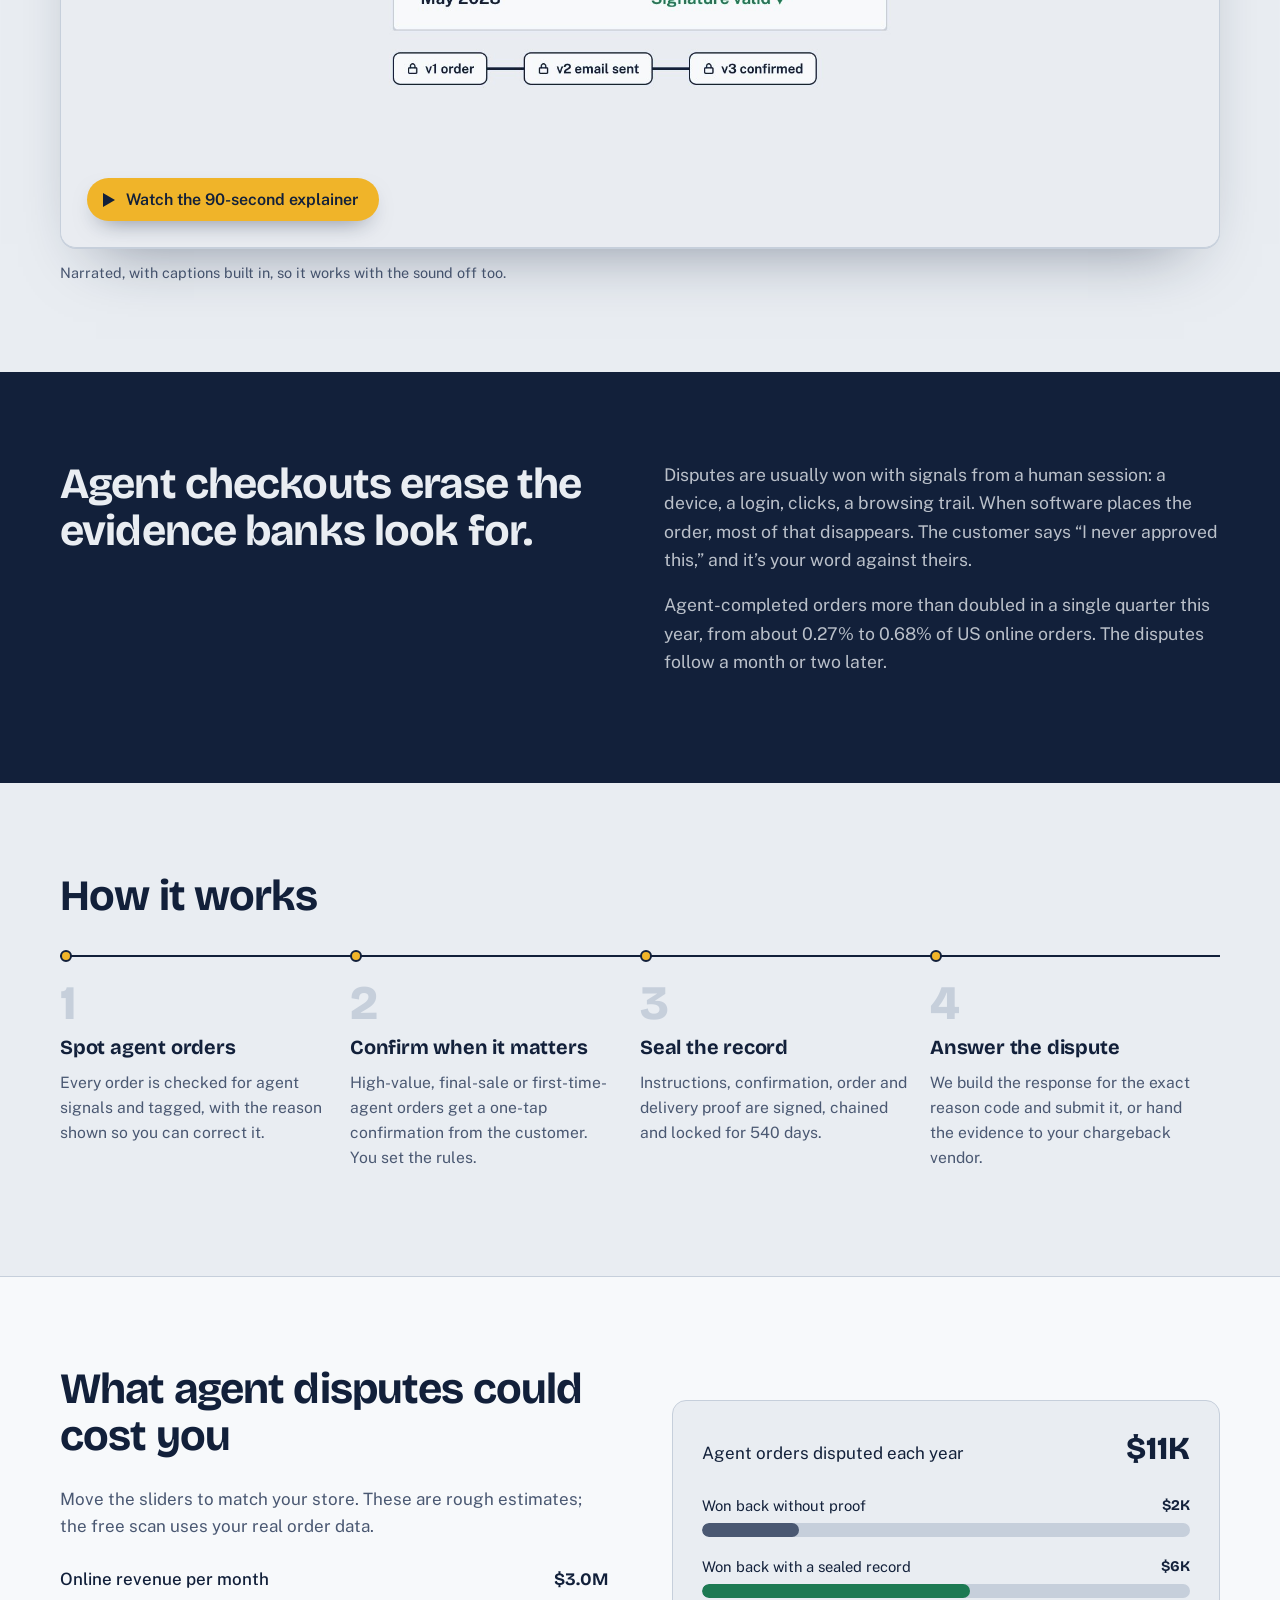
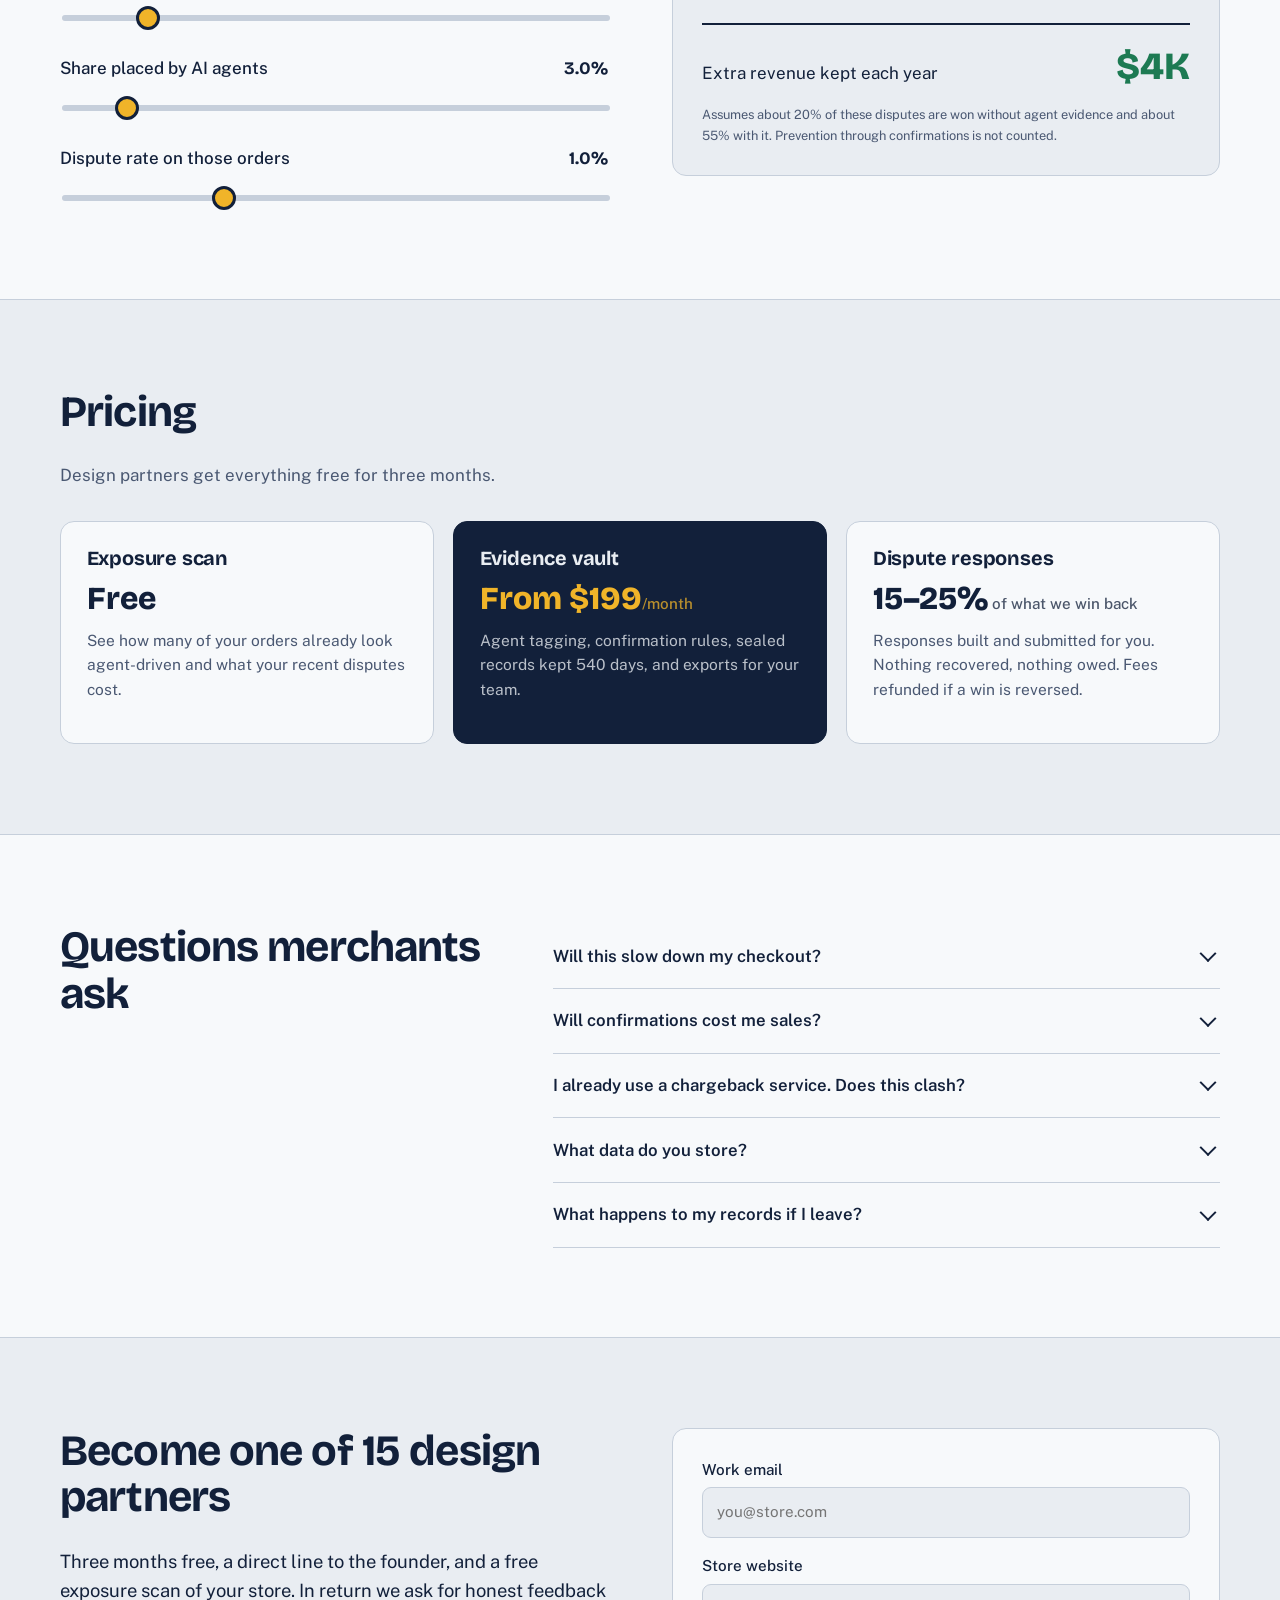
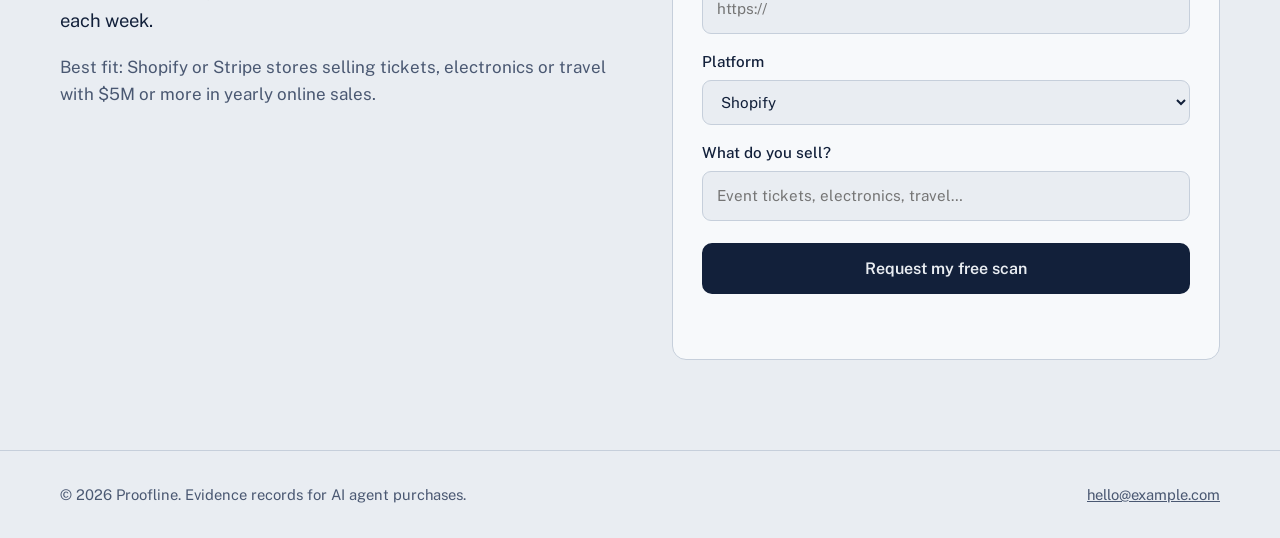
==== commit f5b77162: "Use the narrated explainer" ====
--- a/index.html
+++ b/index.html
@@ -102,7 +102,7 @@
             Watch the 90-second explainer
           </button>
         </div>
-        <p class="watch-note">Captions are built in, so it works with the sound off.</p>
+        <p class="watch-note">Narrated, with captions built in, so it works with the sound off too.</p>
       </div>
     </section>
 
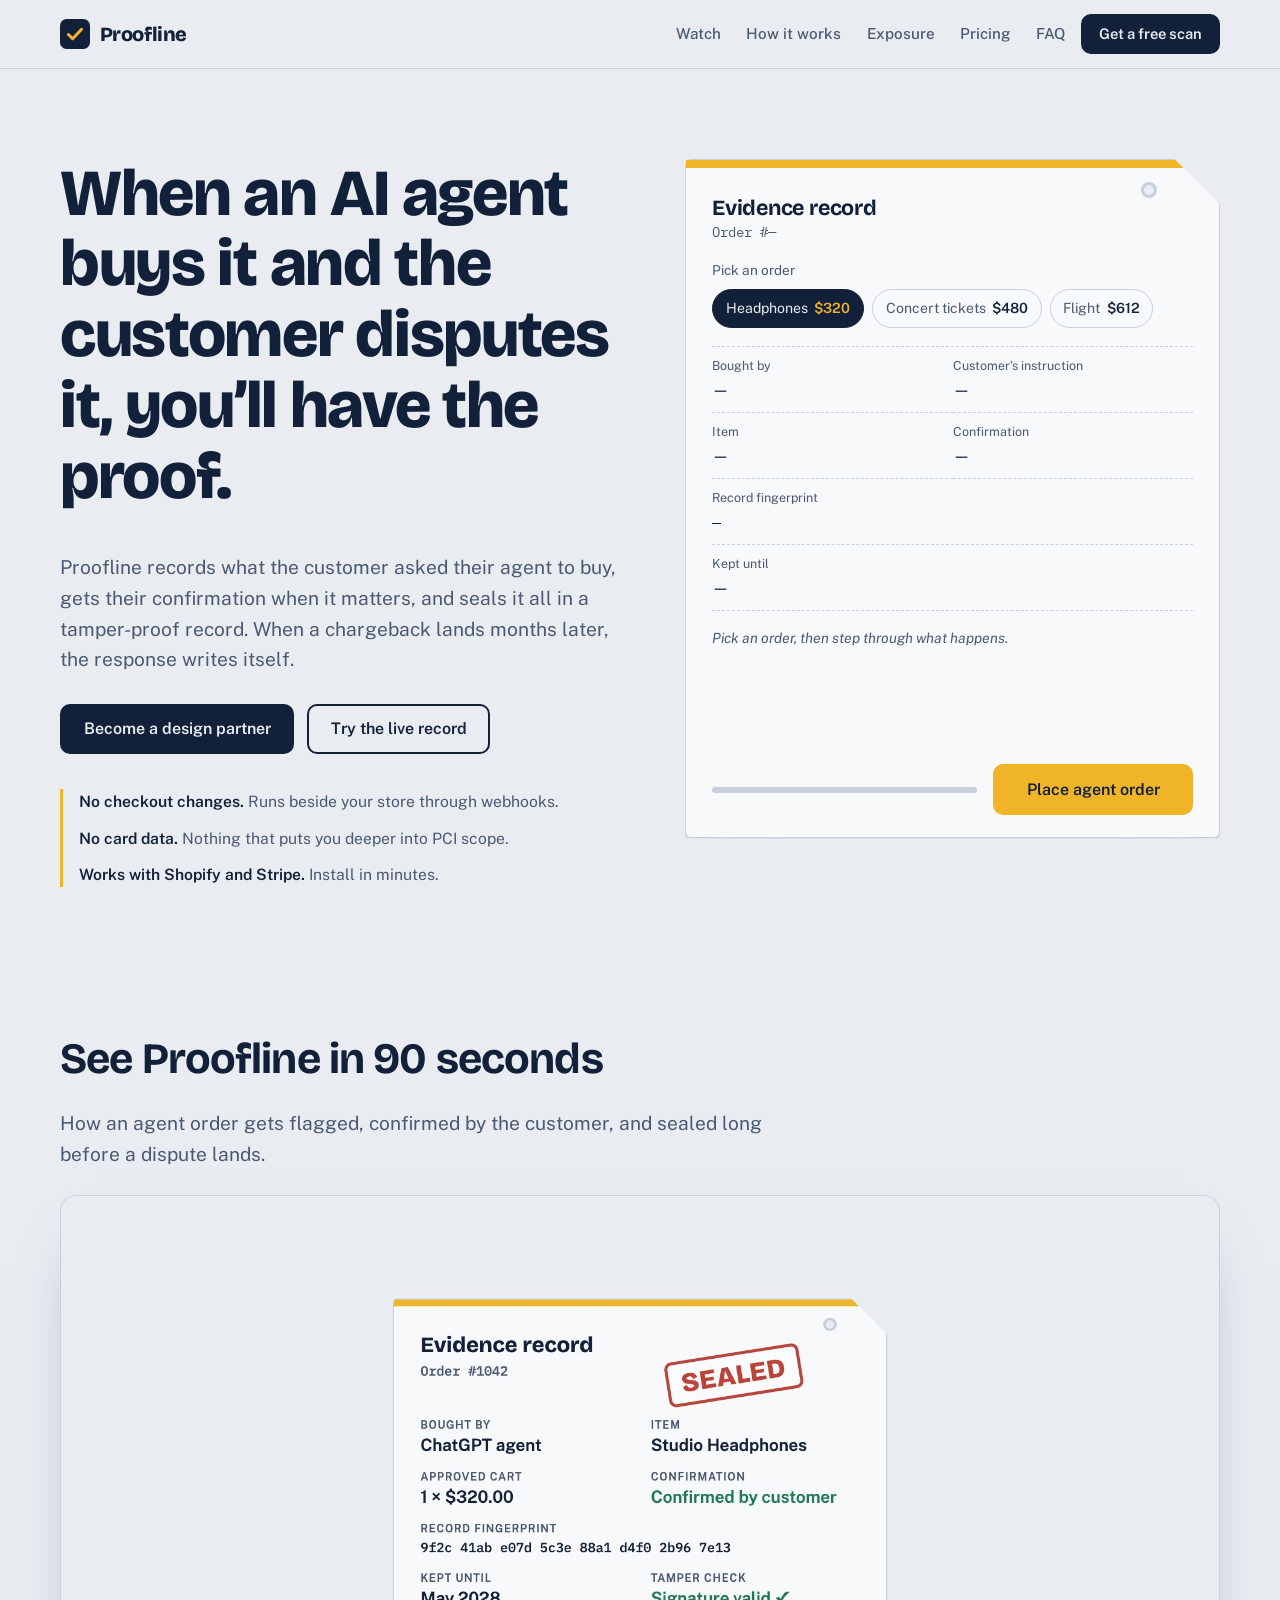
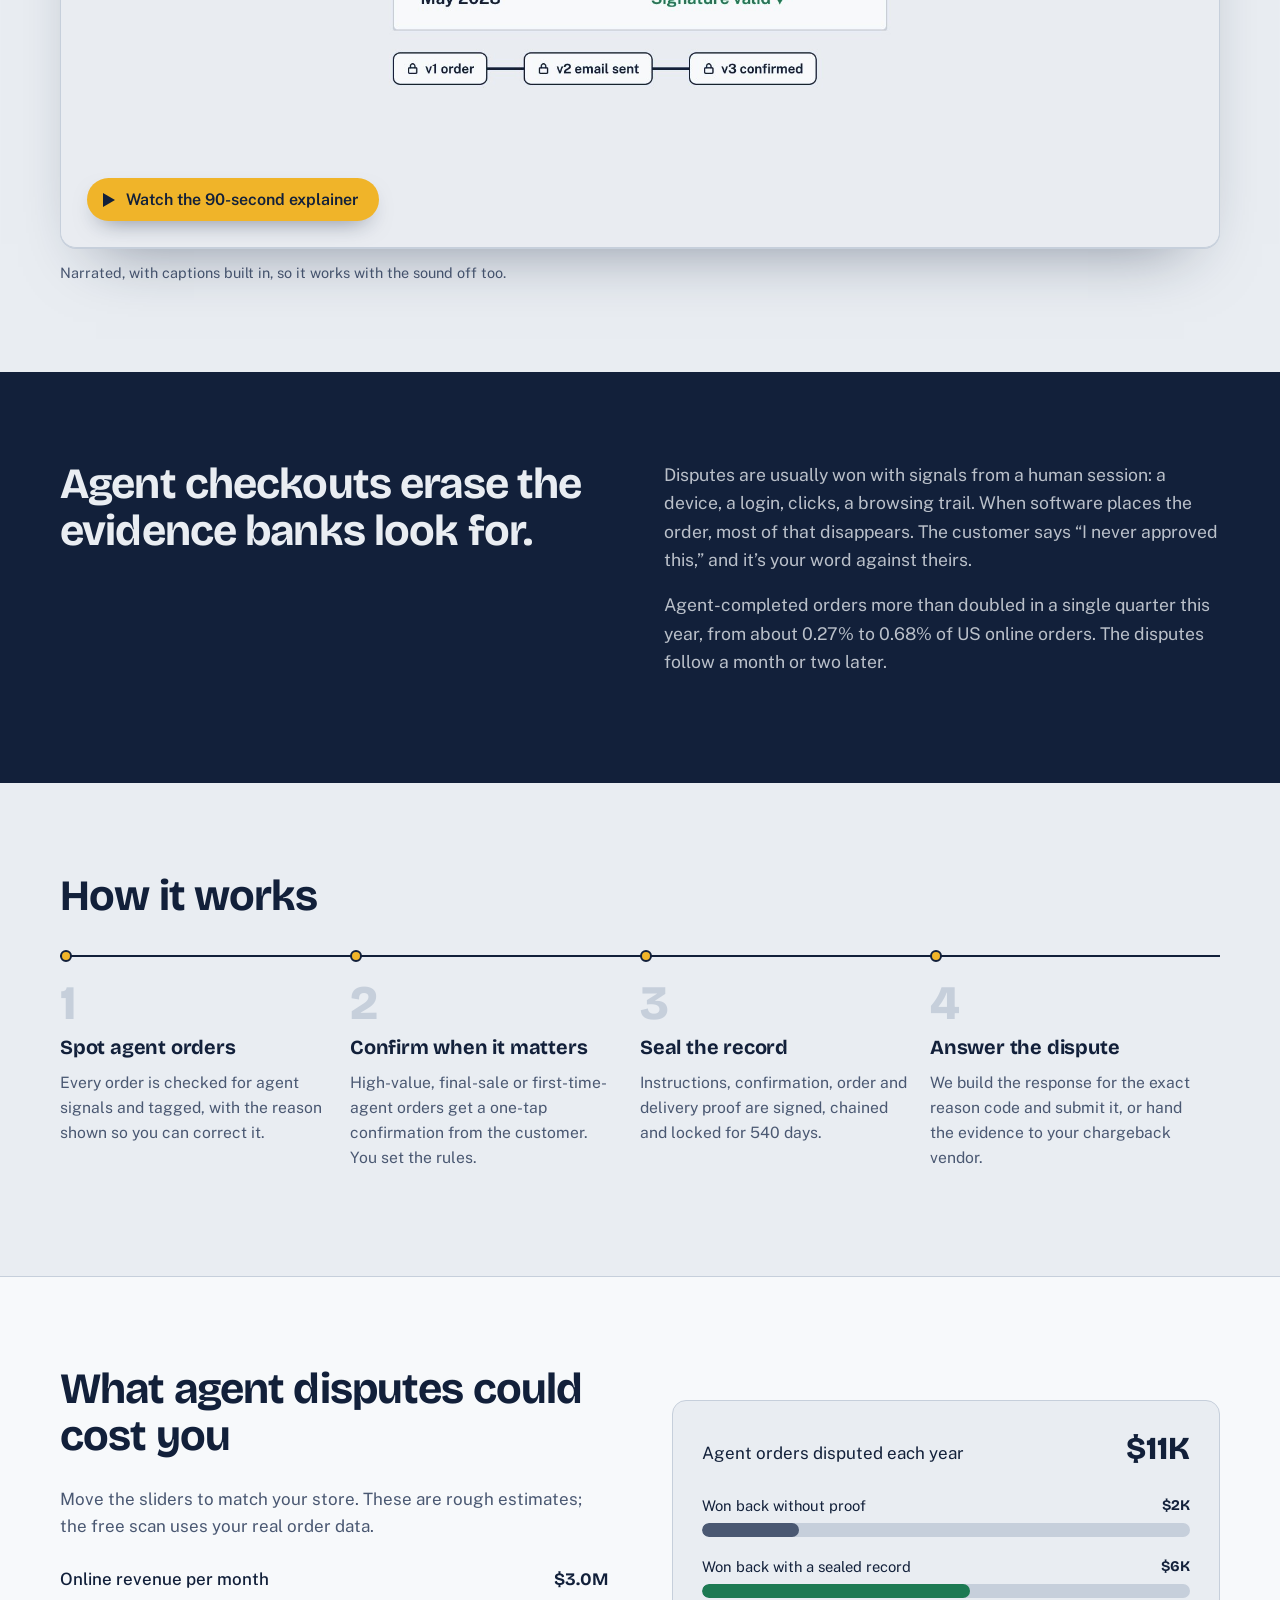
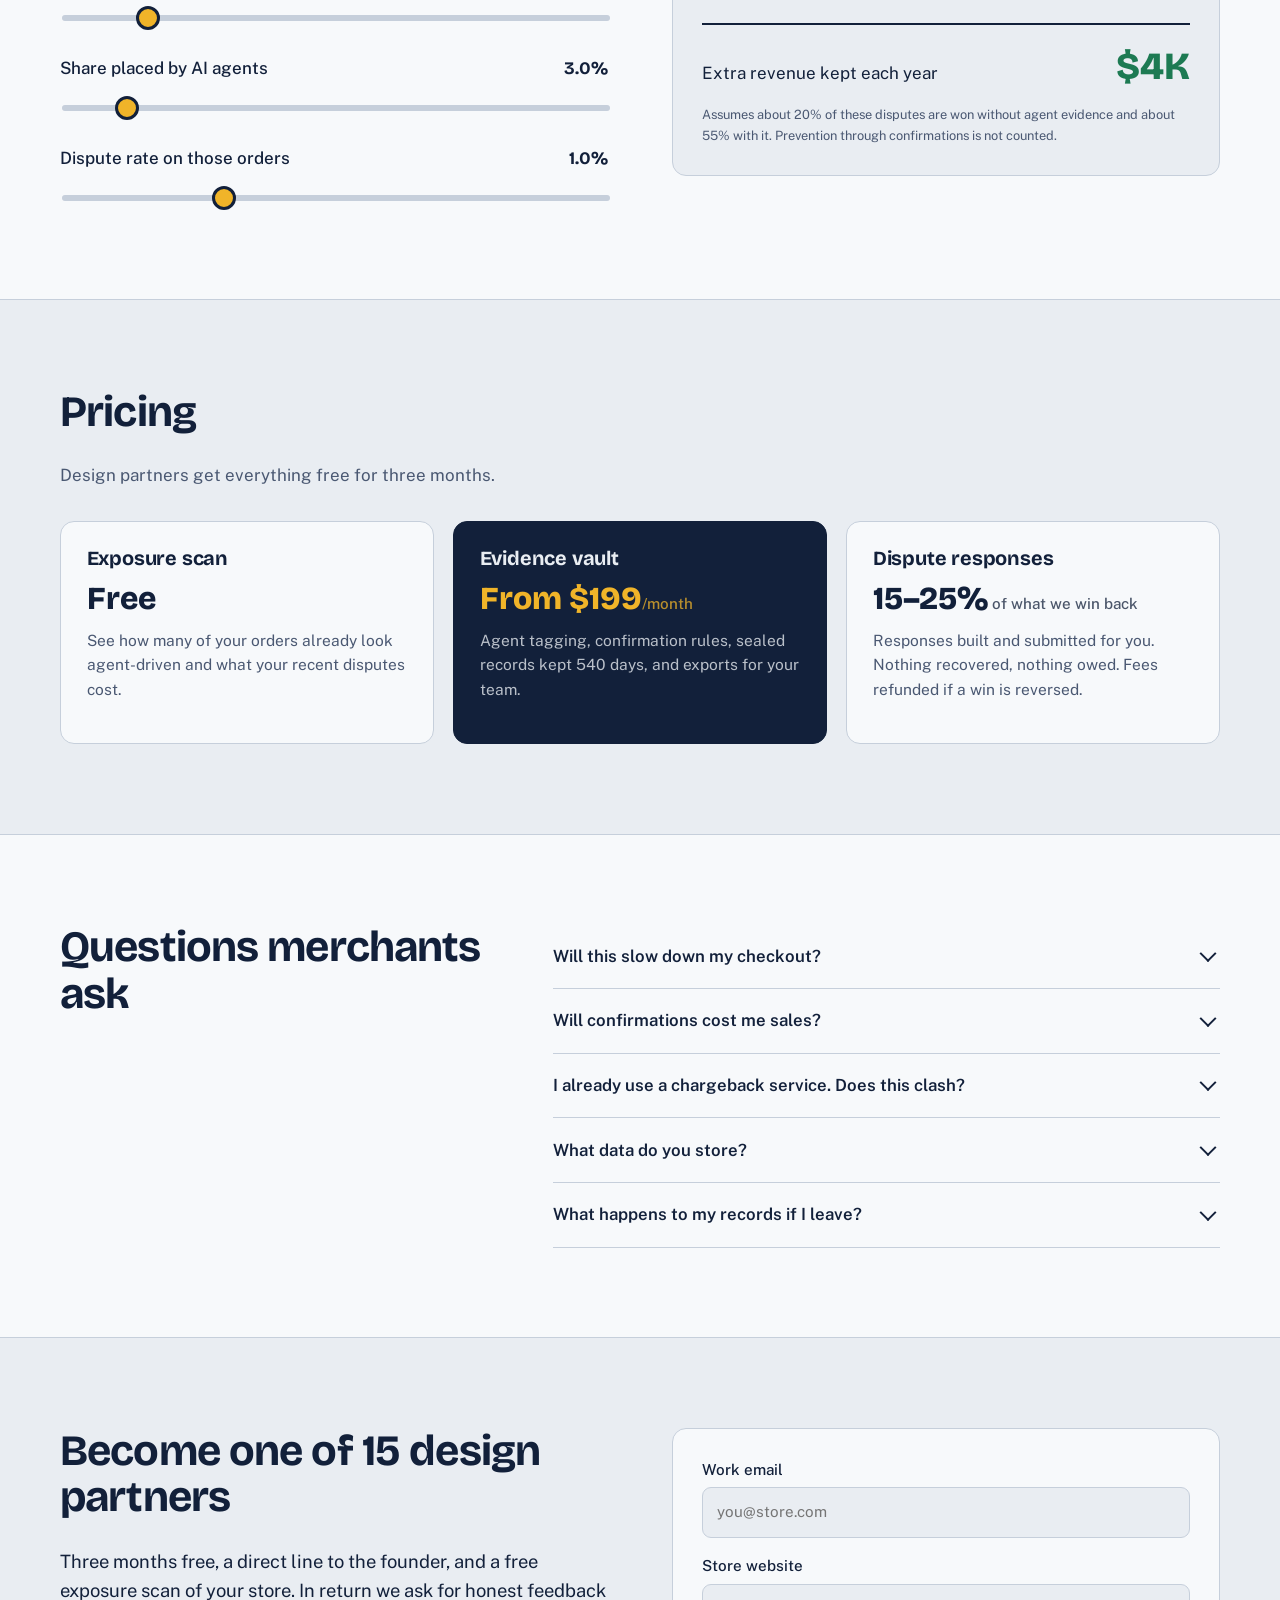
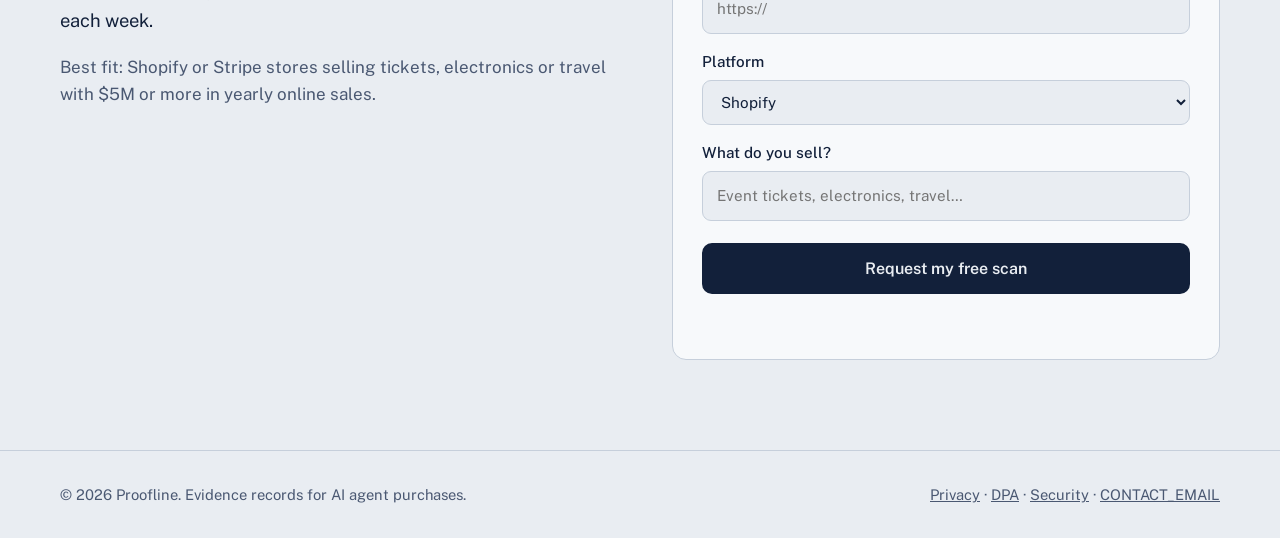
==== commit 9d7b11f3: "Add privacy policy, DPA and security pages (placeholders: contact email, governing law)" ====
--- a/index.html
+++ b/index.html
@@ -278,7 +278,7 @@
   <footer class="site-footer">
     <div class="wrap footer-inner">
       <p>© <span id="year"></span> Proofline. Evidence records for AI agent purchases.</p>
-      <p><a href="mailto:hello@example.com">hello@example.com</a></p>
+      <p><a href="privacy.html">Privacy</a> · <a href="dpa.html">DPA</a> · <a href="security.html">Security</a> · <a href="mailto:CONTACT_EMAIL">CONTACT_EMAIL</a></p>
     </div>
   </footer>
 
--- a/styles.css
+++ b/styles.css
@@ -308,3 +308,20 @@
   html { scroll-behavior: auto; }
   *, *::before, *::after { transition: none !important; animation: none !important; }
 }
+
+/* Legal and policy pages */
+.header-inner { display: flex; align-items: center; justify-content: space-between; gap: 1rem; }
+.legal { max-width: 46rem; padding: clamp(2rem, 6vw, 4rem) 0 4rem; }
+.legal h1 { margin-bottom: .2em; }
+.legal h2 { font-size: 1.35rem; margin: 2.2rem 0 .6rem; }
+.legal h3 { font-size: 1.05rem; margin: 1.4rem 0 .4rem; }
+.legal p, .legal li { color: var(--ink-2); }
+.legal strong { color: var(--ink); }
+.legal ul, .legal ol { padding-left: 1.3rem; }
+.legal li { margin-bottom: .45rem; }
+.legal code { font-family: var(--mono); font-size: .88em; }
+.legal-meta { font-family: var(--mono); font-size: .85rem; margin-top: 0; }
+.legal-table { width: 100%; border-collapse: collapse; margin: .8rem 0 1.2rem; font-size: .95rem; }
+.legal-table th, .legal-table td { text-align: left; vertical-align: top; padding: .55rem .7rem; border-bottom: 1px solid var(--line); }
+.legal-table th { color: var(--ink); font-weight: 600; }
+.legal-table td { color: var(--ink-2); }
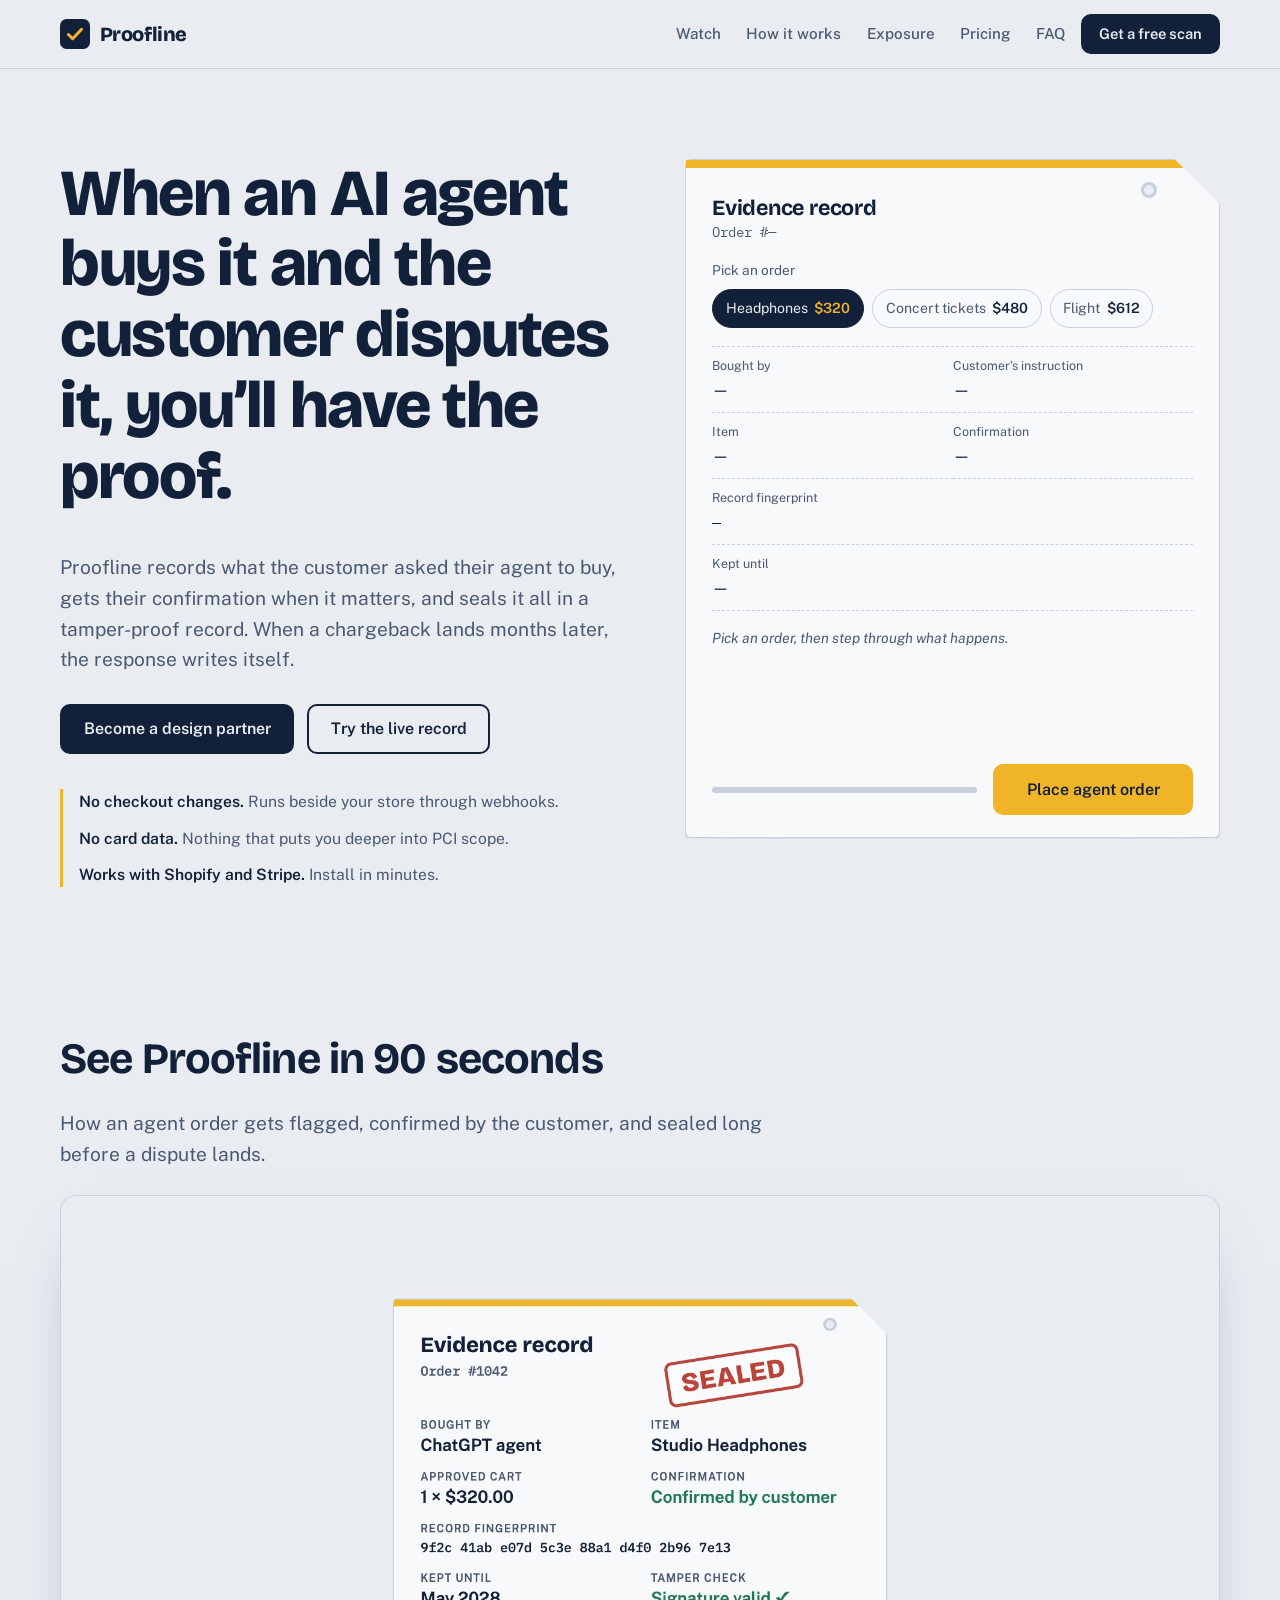
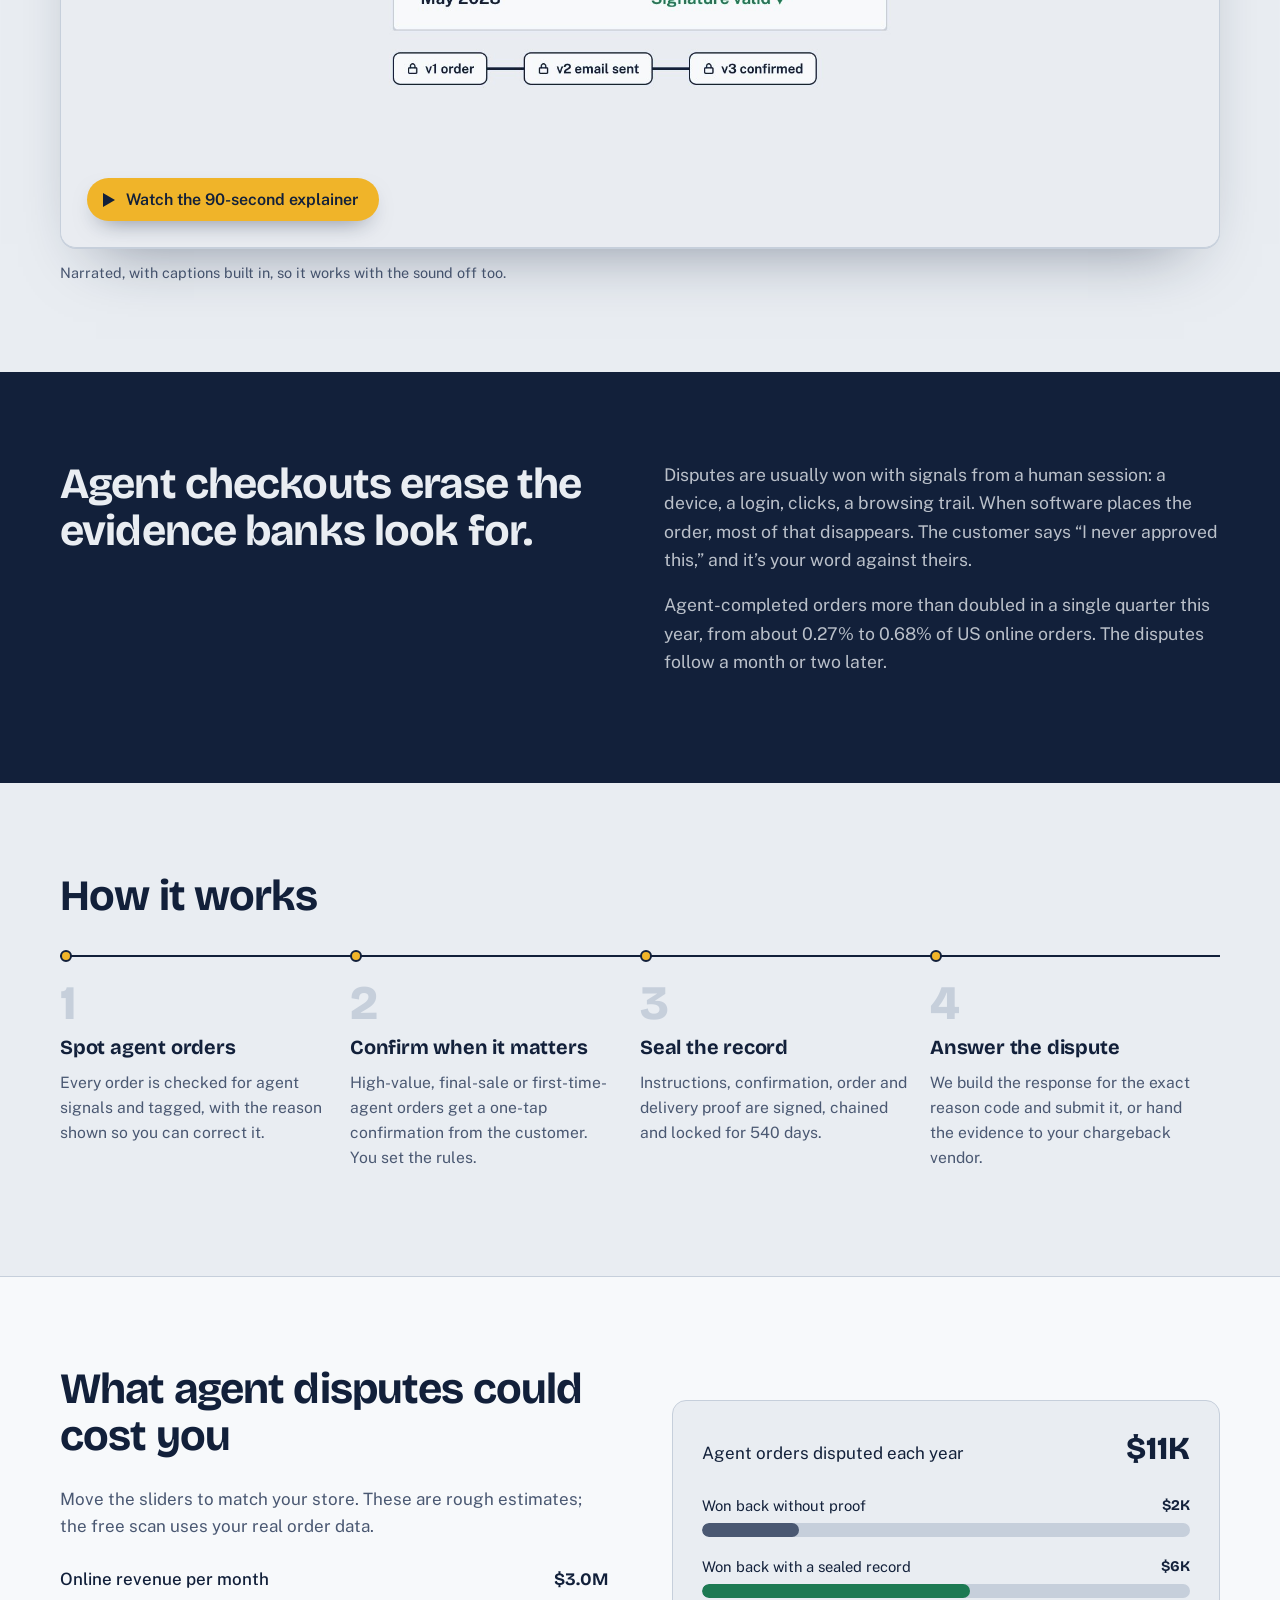
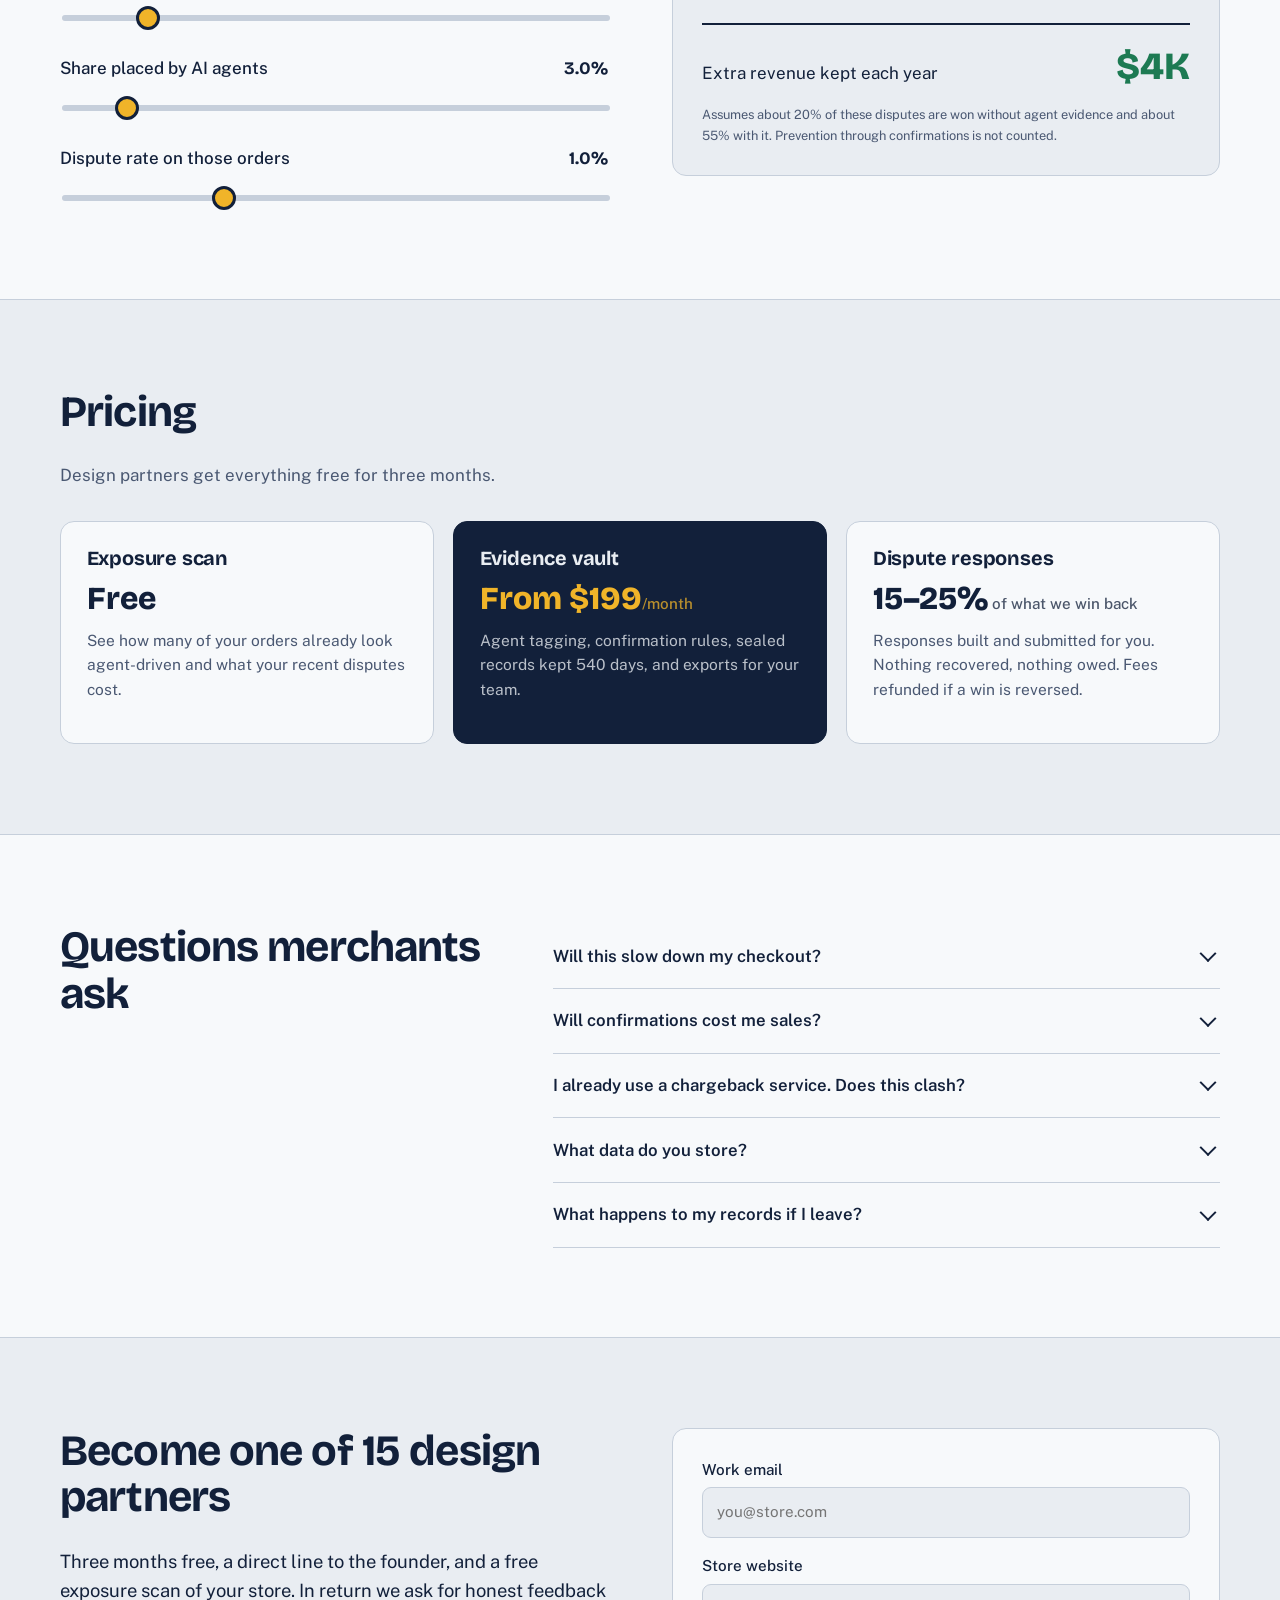
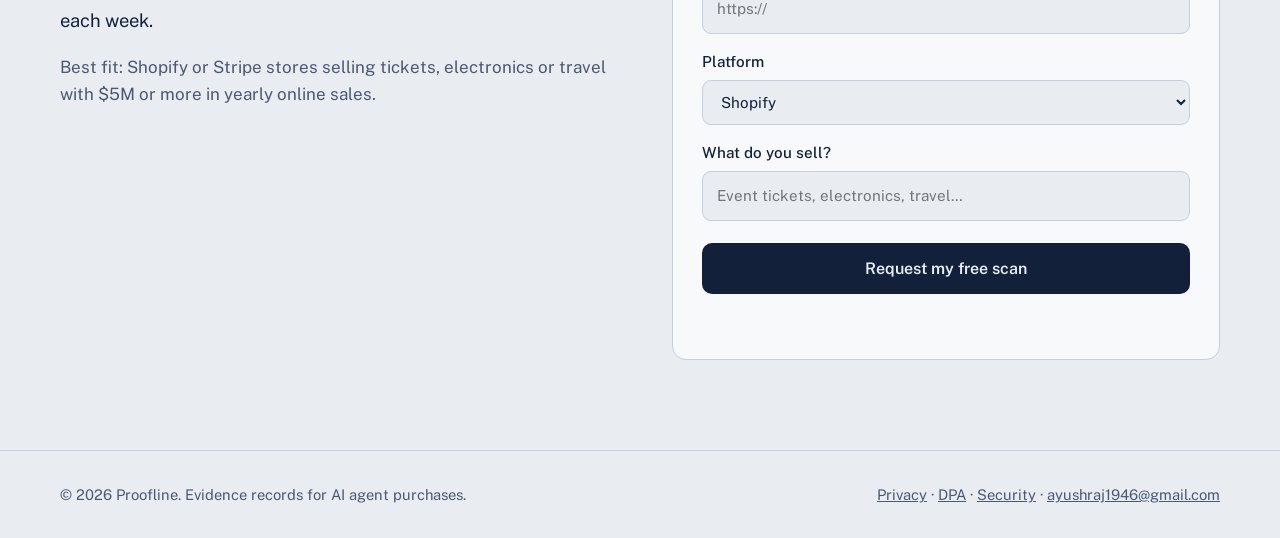
==== commit d1fbcfc8: "Fill contact email and governing law; add US privacy-law wording" ====
--- a/index.html
+++ b/index.html
@@ -278,7 +278,7 @@
   <footer class="site-footer">
     <div class="wrap footer-inner">
       <p>© <span id="year"></span> Proofline. Evidence records for AI agent purchases.</p>
-      <p><a href="privacy.html">Privacy</a> · <a href="dpa.html">DPA</a> · <a href="security.html">Security</a> · <a href="mailto:CONTACT_EMAIL">CONTACT_EMAIL</a></p>
+      <p><a href="privacy.html">Privacy</a> · <a href="dpa.html">DPA</a> · <a href="security.html">Security</a> · <a href="mailto:ayushraj1946@gmail.com">ayushraj1946@gmail.com</a></p>
     </div>
   </footer>
 
